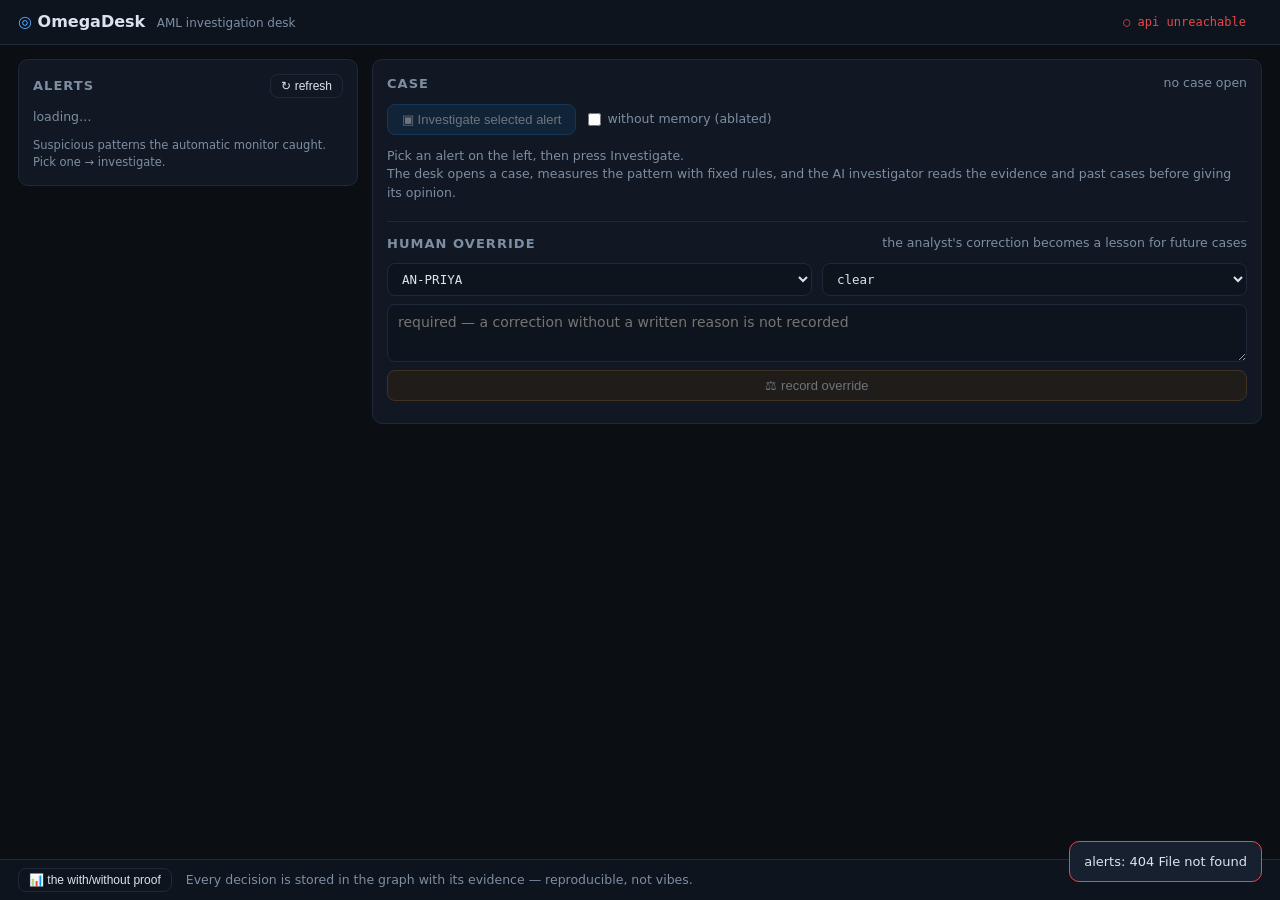
==== ui/index.html @ e969dfa1 "C2: desk API (cases, investigate, override, benchmark) + plain-English dark UI with AI-voice card + " ====
<!DOCTYPE html>
<html lang="en">
<head>
<meta charset="utf-8">
<meta name="viewport" content="width=device-width, initial-scale=1">
<title>OmegaDesk — AML investigation desk</title>
<link rel="stylesheet" href="style.css">
</head>
<body>
<header>
  <div class="brand"><span class="logo">◎</span> OmegaDesk <span class="sub">AML investigation desk</span></div>
  <div class="health" id="health">checking graph…</div>
  <div class="model" id="model"></div>
</header>

<main>
  <!-- LEFT: alerts -->
  <section class="col left">
    <div class="col-head">
      <h2>Alerts</h2>
      <button id="refresh" class="ghost">↻ refresh</button>
    </div>
    <div id="alerts" class="alert-list"><div class="muted">loading…</div></div>
    <div class="hint">Suspicious patterns the automatic monitor caught. Pick one → investigate.</div>
  </section>

  <!-- RIGHT: case -->
  <section class="col right">
    <div class="col-head">
      <h2>Case</h2>
      <div id="case-id" class="muted">no case open</div>
    </div>

    <div class="toolbar">
      <button id="investigate" class="primary" disabled>▣ Investigate selected alert</button>
      <label class="chk"><input type="checkbox" id="ablated"> without memory (ablated)</label>
      <span id="inv-status" class="muted"></span>
    </div>

    <div id="case-body"><div class="muted">Pick an alert on the left, then press Investigate.<br>
      The desk opens a case, measures the pattern with fixed rules, and the AI investigator reads the evidence and past cases before giving its opinion.</div></div>

    <div class="col-head over"><h2>Human override</h2><span class="muted">the analyst's correction becomes a lesson for future cases</span></div>
    <form id="override-form">
      <div class="row">
        <select id="analyst">
          <option value="AN-PRIYA">AN-PRIYA</option>
          <option value="AN-DEV">AN-DEV</option>
        </select>
        <select id="action">
          <option>clear</option>
          <option>escalate</option>
          <option>monitor</option>
          <option>freeze</option>
        </select>
      </div>
      <textarea id="reason" rows="2" placeholder="required — a correction without a written reason is not recorded"></textarea>
      <button id="override-btn" class="warn" type="submit" disabled>⚖ record override</button>
      <div id="override-note" class="muted"></div>
    </form>
  </section>
</main>

<!-- BENCHMARK drawer -->
<section id="benchmark" class="hidden">
  <div class="col-head">
    <h2>The proof — same cases, with and without the desk's memory</h2>
    <div><button id="bench-load" class="ghost">load last report</button><button id="bench-close" class="ghost">✕</button></div>
  </div>
  <div id="bench-body"><div class="muted">Run the benchmark once (scripts/c1_exit_test.py), then load it here.</div></div>
</section>

<footer>
  <button id="bench-open" class="ghost">📊 the with/without proof</button>
  <span class="muted">Every decision is stored in the graph with its evidence — reproducible, not vibes.</span>
</footer>

<div id="toast"></div>
<script src="app.js"></script>
</body>
</html>
---- ui/style.css ----
/* OmegaDesk — dark, readable, camera-clean (§16 C2 standard) */
:root {
  --bg: #0b0f14; --panel: #111823; --panel2: #0e141d;
  --line: #1e2a3a; --text: #dbe4ee; --muted: #7d8ea3;
  --accent: #4ea1ff; --good: #2fbf71; --warn: #e5a13c; --bad: #e5484d;
  --mono: "SF Mono", ui-monospace, Menlo, monospace;
}
* { box-sizing: border-box; margin: 0; }
body {
  background: var(--bg); color: var(--text);
  font: 14px/1.5 system-ui, -apple-system, "Segoe UI", sans-serif;
  min-height: 100vh; display: flex; flex-direction: column;
}
header {
  display: flex; align-items: center; gap: 16px; padding: 10px 18px;
  border-bottom: 1px solid var(--line); background: var(--panel2);
}
.brand { font-size: 16px; font-weight: 650; }
.brand .logo { color: var(--accent); }
.brand .sub { font-weight: 400; font-size: 12px; color: var(--muted); margin-left: 6px; }
.health { margin-left: auto; font-family: var(--mono); font-size: 12px; }
.health.ok { color: var(--good); } .health.bad { color: var(--bad); }
.model { font-family: var(--mono); font-size: 12px; color: var(--muted); }

main {
  display: grid; grid-template-columns: 340px 1fr; gap: 14px;
  padding: 14px 18px; flex: 1; align-items: start;
}
.col { background: var(--panel); border: 1px solid var(--line); border-radius: 10px; padding: 14px; }
.col-head { display: flex; align-items: center; justify-content: space-between; margin-bottom: 10px; }
.col-head.over { margin-top: 18px; padding-top: 12px; border-top: 1px solid var(--line); }
h2 { font-size: 13px; text-transform: uppercase; letter-spacing: .08em; color: var(--muted); }
.muted { color: var(--muted); font-size: 12.5px; }
.hint { margin-top: 10px; color: var(--muted); font-size: 11.5px; }

.alert-list { display: flex; flex-direction: column; gap: 6px; max-height: 46vh; overflow: auto; }
.alert {
  display: flex; flex-direction: column; gap: 2px; padding: 8px 10px; cursor: pointer;
  border: 1px solid var(--line); border-radius: 8px; background: var(--panel2);
}
.alert:hover { border-color: var(--accent); }
.alert.sel { border-color: var(--accent); box-shadow: 0 0 0 1px var(--accent) inset; }
.alert .a-id { font-family: var(--mono); font-size: 12.5px; font-weight: 600; }
.alert .a-meta { font-size: 11.5px; color: var(--muted); font-family: var(--mono); }
.alert .a-plain { font-size: 12px; color: var(--text); }
.tag {
  display: inline-block; margin-left: 8px; padding: 1px 7px; border-radius: 20px;
  font-size: 10.5px; background: #1a2433; color: var(--accent); font-family: var(--mono);
}
.tag.hist { color: var(--muted); }
.pill {
  display: inline-flex; flex-direction: column; gap: 2px; align-items: flex-start;
  font-family: var(--mono); font-size: 12px; padding: 6px 12px; border-radius: 10px;
  border: 1px solid var(--line); background: #141d29;
}
.pill b { font-family: var(--mono); font-size: 12.5px; }
.pill .psub { font-family: system-ui, sans-serif; font-size: 11px; color: var(--muted); }

.toolbar { display: flex; align-items: center; gap: 12px; margin-bottom: 12px; flex-wrap: wrap; }
.chk { font-size: 12.5px; color: var(--muted); display: flex; gap: 6px; align-items: center; }

button {
  border: 1px solid var(--line); background: #16202e; color: var(--text);
  padding: 7px 14px; border-radius: 8px; cursor: pointer; font-size: 13px;
}
button:hover:not(:disabled) { border-color: var(--accent); }
button:disabled { opacity: .45; cursor: not-allowed; }
button.primary { background: #12314f; border-color: #1d5c96; }
button.primary:hover:not(:disabled) { background: #17406c; }
button.warn { background: #33210e; border-color: #7a5322; }
button.ghost { background: transparent; font-size: 12px; padding: 4px 10px; }

#case-body { display: flex; flex-direction: column; gap: 12px; }
.card { background: var(--panel2); border: 1px solid var(--line); border-radius: 10px; padding: 12px; }
.card h3 { font-size: 12px; color: var(--muted); text-transform: uppercase; letter-spacing: .08em; margin-bottom: 8px; }

.pillbar { display: flex; gap: 8px; flex-wrap: wrap; }
.pill.aggravating { color: #f2b8b5; border-color: #5a2a28; }
.pill.mitigating { color: #b7e4c7; border-color: #2c4a34; }
.pill.neutral { color: var(--text); }
.card.headline { border-color: #2b4d6e; background: #0f1a26; }
.card.headline h3 { color: var(--accent); }
.shortt { font-size: 15px; line-height: 1.55; }
.card.ai-voice { border-color: #34457a; background: #10131e; }
.card.ai-voice h3 { color: #9db4ff; }
.aitt { font-size: 14px; line-height: 1.6; color: var(--text); font-style: italic; }
details.whyr { margin-top: 8px; }
details.whyr summary {
  cursor: pointer; color: var(--accent); font-size: 12.5px;
  border: 1px dashed var(--line); border-radius: 8px; padding: 6px 10px;
}
details.whyr .whyt { padding: 8px 12px; font-size: 13px; color: var(--text); }

.bar { height: 8px; background: #0a0e14; border: 1px solid var(--line); border-radius: 6px; overflow: hidden; margin: 6px 0; }
.bar > div { height: 100%; background: linear-gradient(90deg, var(--accent), var(--good)); }

.badge {
  font-family: var(--mono); font-weight: 700; padding: 3px 12px; border-radius: 6px; font-size: 12.5px;
}
.badge.freeze { color: var(--bad); border: 1px solid #5a2a28; background: #2a1415; }
.badge.escalate { color: var(--warn); border: 1px solid #7a5322; background: #2b2010; }
.badge.monitor { color: var(--accent); border: 1px solid #1d5c96; background: #0f2029; }
.badge.clear { color: var(--good); border: 1px solid #2c4a34; background: #122a1a; }

.kv { display: grid; grid-template-columns: 130px 1fr; gap: 4px 12px; font-size: 13px; }
.kv .k { color: var(--muted); } .kv .v { font-family: var(--mono); font-size: 12.5px; }

ol.evidence { margin-left: 18px; font-family: var(--mono); font-size: 12.5px; }
ol.evidence li { margin: 4px 0; color: var(--text); }
ol.evidence .q { color: var(--muted); }

.prec { border-top: 1px dashed var(--line); padding-top: 8px; margin-top: 8px; }
.prec .head { display: flex; gap: 10px; align-items: center; font-family: var(--mono); font-size: 12.5px; }
.applies { font-size: 11.5px; font-family: var(--mono); }
.applies.y { color: var(--good); } .applies.n { color: var(--warn); }
.dist { color: var(--muted); font-size: 12px; margin-top: 2px; }

form#override-form { display: flex; flex-direction: column; gap: 8px; }
form .row { display: flex; gap: 10px; }
select, textarea {
  background: var(--panel2); color: var(--text); border: 1px solid var(--line);
  border-radius: 8px; padding: 7px 10px; font: inherit; width: 100%;
}
select { font-family: var(--mono); font-size: 12.5px; }
textarea { resize: vertical; }

footer {
  display: flex; align-items: center; gap: 14px; padding: 8px 18px;
  border-top: 1px solid var(--line); background: var(--panel2); font-size: 12px;
}
#benchmark { margin: 0 18px 14px; background: var(--panel); border: 1px solid var(--line); border-radius: 10px; padding: 14px; }
#benchmark.hidden { display: none; }
table { width: 100%; border-collapse: collapse; font-size: 12.5px; font-family: var(--mono); }
th, td { text-align: left; padding: 6px 8px; border-bottom: 1px solid var(--line); }
th { color: var(--muted); font-weight: 500; text-transform: uppercase; font-size: 10.5px; }

#toast {
  position: fixed; bottom: 18px; right: 18px; max-width: 380px;
  background: #16202e; border: 1px solid var(--accent); color: var(--text);
  padding: 10px 14px; border-radius: 10px; font-size: 13px;
  opacity: 0; pointer-events: none; transition: opacity .25s;
}
#toast.show { opacity: 1; }
#toast.err { border-color: var(--bad); }
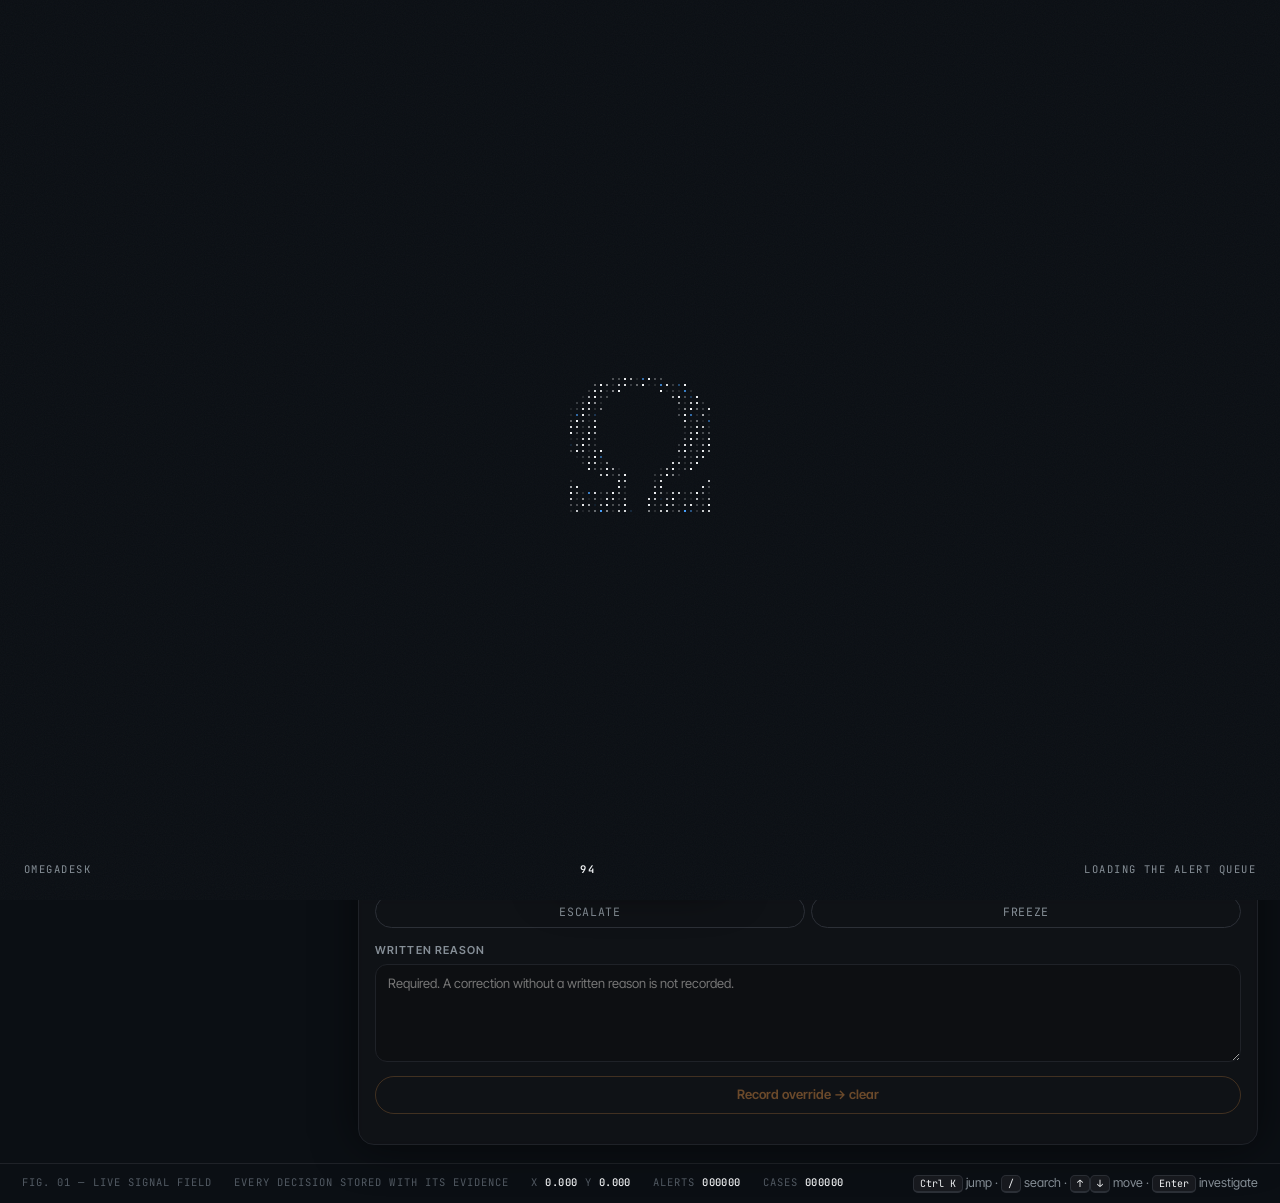
==== commit 0a8f1757: "UI: signal-field redesign of the desk + standalone home page — frontend only, no backend changes Des" ====
--- a/ui/index.html
+++ b/ui/index.html
@@ -3,79 +3,158 @@
 <head>
 <meta charset="utf-8">
 <meta name="viewport" content="width=device-width, initial-scale=1">
+<meta name="color-scheme" content="dark">
 <title>OmegaDesk — AML investigation desk</title>
+<link rel="icon" href="data:image/svg+xml,<svg xmlns='http://www.w3.org/2000/svg' viewBox='0 0 32 32'><circle cx='16' cy='16' r='12' fill='none' stroke='%23ffffff' stroke-width='4'/><circle cx='16' cy='16' r='4' fill='%23479ffa'/></svg>">
+<link rel="preconnect" href="https://fonts.googleapis.com">
+<link rel="preconnect" href="https://fonts.gstatic.com" crossorigin>
+<link rel="stylesheet" href="https://fonts.googleapis.com/css2?family=Instrument+Serif:ital@0;1&family=Inter+Tight:wght@400;500;600;700&family=JetBrains+Mono:wght@400;500;600&display=swap">
 <link rel="stylesheet" href="style.css">
 </head>
 <body>
-<header>
-  <div class="brand"><span class="logo">◎</span> OmegaDesk <span class="sub">AML investigation desk</span></div>
-  <div class="health" id="health">checking graph…</div>
-  <div class="model" id="model"></div>
+<canvas id="field" aria-hidden="true"></canvas>
+<div id="reticle" aria-hidden="true"><i></i></div>
+<div id="probe" aria-hidden="true"></div>
+<div id="boot" aria-hidden="true"><canvas id="boot-canvas" width="360" height="220"></canvas>
+  <div class="boot-foot"><span>OmegaDesk</span><b id="boot-pct">0</b><span id="boot-msg">Calibrating signal field</span></div></div>
+<header class="topbar">
+  <a class="brand" href="home/" title="OmegaDesk home">
+    <span class="logo" aria-hidden="true"></span>
+    <span class="name">OmegaDesk</span>
+    <span class="sub">AML investigation desk</span>
+  </a>
+  <button id="pal-open" class="search-pill" title="Jump to anything (Ctrl+K)">
+    <span>Jump to an alert, case or action…</span><kbd>Ctrl K</kbd>
+  </button>
+  <div class="status">
+    <span class="health" id="health"><span class="dot"></span>checking graph…</span>
+    <span class="model" id="model"></span>
+  </div>
+  <div class="top-actions">
+    <button id="sim-live" class="ghost live" data-on="0" title="Start or stop the simulated payment stream">
+      <span class="live-dot"></span><span class="live-label">Start live stream</span>
+    </button>
+    <button id="bench-open" class="ghost">With / without proof</button>
+  </div>
 </header>
+<div id="ticker" class="ticker hidden" aria-label="Live alert stream"><div class="ticker-track" id="ticker-track"></div></div>
 
-<main>
-  <!-- LEFT: alerts -->
-  <section class="col left">
-    <div class="col-head">
-      <h2>Alerts</h2>
-      <button id="refresh" class="ghost">↻ refresh</button>
+<main class="layout">
+  <!-- LEFT: the queue -->
+  <section class="panel queue" aria-label="Alert queue">
+    <div class="tabs" role="tablist">
+      <button role="tab" class="tab active" id="tab-alerts" aria-selected="true" data-tab="alerts">
+        Alerts <span class="count" id="alert-count">–</span></button>
+      <button role="tab" class="tab" id="tab-cases" aria-selected="false" data-tab="cases">
+        Past cases <span class="count" id="case-count">–</span></button>
+      <button id="refresh" class="icon-btn" title="Refresh now" aria-label="Refresh">↻</button>
     </div>
-    <div id="alerts" class="alert-list"><div class="muted">loading…</div></div>
-    <div class="hint">Suspicious patterns the automatic monitor caught. Pick one → investigate.</div>
+
+    <div class="filters">
+      <input id="search" type="search" placeholder="Search account, alert or case   /" autocomplete="off" aria-label="Search the queue">
+      <div id="type-chips" class="chips"></div>
+    </div>
+
+    <div id="alerts" class="list" role="listbox" aria-label="Alerts"><div class="skeleton"></div><div class="skeleton"></div><div class="skeleton"></div></div>
+    <div id="cases" class="list hidden" role="listbox" aria-label="Past cases"></div>
+    <div class="hint" id="queue-hint">Suspicious patterns the automatic monitor caught. Pick one, then investigate it.</div>
   </section>
 
-  <!-- RIGHT: case -->
-  <section class="col right">
-    <div class="col-head">
-      <h2>Case</h2>
-      <div id="case-id" class="muted">no case open</div>
+  <!-- CENTER: the case -->
+  <section class="panel case" aria-label="Case">
+    <div class="case-head">
+      <div>
+        <h2>Case</h2>
+        <div id="case-id" class="case-id muted">no case open</div>
+      </div>
+      <div class="toolbar">
+        <label class="switch" title="Run the investigator with its memory of past cases switched off, to compare">
+          <input type="checkbox" id="ablated"><span class="track"><span class="thumb"></span></span>
+          <span>Without memory</span>
+        </label>
+        <button id="investigate" class="primary" disabled>Investigate selected alert</button>
+      </div>
     </div>
+    <div id="selected-line" class="selected-line hidden"></div>
 
-    <div class="toolbar">
-      <button id="investigate" class="primary" disabled>▣ Investigate selected alert</button>
-      <label class="chk"><input type="checkbox" id="ablated"> without memory (ablated)</label>
-      <span id="inv-status" class="muted"></span>
+    <div id="inv-status" class="progress hidden" aria-live="polite"></div>
+
+    <div id="case-body">
+      <div class="empty">
+        <div class="empty-title">Every alert is a question.<br><span>The desk answers it with <em class="serif">evidence.</em></span></div>
+        <ol class="steps-how">
+          <li><b>Pick an alert</b><span>from the queue. Each one is a suspicious pattern the monitor caught.</span></li>
+          <li><b>Investigate</b><span>Fixed rules measure the pattern. Then the AI reads the evidence and the desk's memory of past cases.</span></li>
+          <li><b>Review &amp; correct</b><span>Agree with it, or record an override. Your correction becomes a lesson for future cases.</span></li>
+        </ol>
+      </div>
     </div>
+  </section>
 
-    <div id="case-body"><div class="muted">Pick an alert on the left, then press Investigate.<br>
-      The desk opens a case, measures the pattern with fixed rules, and the AI investigator reads the evidence and past cases before giving its opinion.</div></div>
-
-    <div class="col-head over"><h2>Human override</h2><span class="muted">the analyst's correction becomes a lesson for future cases</span></div>
+  <!-- RIGHT: the human override -->
+  <aside class="panel override" aria-label="Human override">
+    <h2>Human override</h2>
+    <p class="muted small">The analyst's correction becomes a lesson for future cases.</p>
+    <div id="override-target" class="ov-target muted">Open a case to correct its decision.</div>
     <form id="override-form">
-      <div class="row">
+      <label class="fld">Analyst
         <select id="analyst">
           <option value="AN-PRIYA">AN-PRIYA</option>
           <option value="AN-DEV">AN-DEV</option>
         </select>
-        <select id="action">
-          <option>clear</option>
-          <option>escalate</option>
-          <option>monitor</option>
-          <option>freeze</option>
-        </select>
+      </label>
+      <div class="fld">Correct action to
+        <div class="seg" role="radiogroup" aria-label="Corrected action">
+          <label class="seg-opt clear"><input type="radio" name="action" value="clear" checked><span>clear</span></label>
+          <label class="seg-opt monitor"><input type="radio" name="action" value="monitor"><span>monitor</span></label>
+          <label class="seg-opt escalate"><input type="radio" name="action" value="escalate"><span>escalate</span></label>
+          <label class="seg-opt freeze"><input type="radio" name="action" value="freeze"><span>freeze</span></label>
+        </div>
       </div>
-      <textarea id="reason" rows="2" placeholder="required — a correction without a written reason is not recorded"></textarea>
-      <button id="override-btn" class="warn" type="submit" disabled>⚖ record override</button>
-      <div id="override-note" class="muted"></div>
+      <label class="fld">Written reason
+        <textarea id="reason" rows="4" placeholder="Required. A correction without a written reason is not recorded."></textarea>
+      </label>
+      <button id="override-btn" class="warn" type="submit" disabled>Record override → clear</button>
+      <div id="override-note" class="ov-note muted"></div>
     </form>
-  </section>
+  </aside>
 </main>
 
-<!-- BENCHMARK drawer -->
-<section id="benchmark" class="hidden">
-  <div class="col-head">
-    <h2>The proof — same cases, with and without the desk's memory</h2>
-    <div><button id="bench-load" class="ghost">load last report</button><button id="bench-close" class="ghost">✕</button></div>
+<!-- BENCHMARK modal -->
+<dialog id="benchmark" aria-labelledby="bench-title">
+  <div class="modal-head">
+    <div>
+      <h2 id="bench-title">The proof</h2>
+      <div class="muted">Same cases, with and without the desk's memory</div>
+    </div>
+    <div class="modal-actions">
+      <button id="bench-load" class="ghost">↻ Reload</button>
+      <button id="bench-close" class="icon-btn" aria-label="Close">✕</button>
+    </div>
   </div>
   <div id="bench-body"><div class="muted">Run the benchmark once (scripts/c1_exit_test.py), then load it here.</div></div>
-</section>
+</dialog>
+
+<!-- COMMAND PALETTE -->
+<dialog id="palette" aria-label="Jump to">
+  <input id="pal-q" type="text" placeholder="Jump to an alert, a case, or an action…" autocomplete="off" aria-label="Search">
+  <div id="pal-list" role="listbox"></div>
+  <div class="pal-foot"><kbd>↑</kbd><kbd>↓</kbd> move · <kbd>Enter</kbd> open · <kbd>Esc</kbd> close</div>
+</dialog>
 
 <footer>
-  <button id="bench-open" class="ghost">📊 the with/without proof</button>
-  <span class="muted">Every decision is stored in the graph with its evidence — reproducible, not vibes.</span>
+  <span class="hud">
+    <span>FIG. 01 — LIVE SIGNAL FIELD</span>
+    <span class="hud-hide">EVERY DECISION STORED WITH ITS EVIDENCE</span>
+    <span>X <b id="hx">0.000</b> Y <b id="hy">0.000</b></span>
+    <span>ALERTS <b id="h-al">000000</b></span>
+    <span>CASES <b id="h-cs">000000</b></span>
+  </span>
+  <span class="kbd-hint muted"><kbd>Ctrl K</kbd> jump · <kbd>/</kbd> search · <kbd>↑</kbd><kbd>↓</kbd> move · <kbd>Enter</kbd> investigate</span>
 </footer>
 
-<div id="toast"></div>
+<div id="toast" role="status" aria-live="polite"></div>
+<script src="hover.js"></script>
 <script src="app.js"></script>
 </body>
-</html>+</html>
--- a/ui/style.css
+++ b/ui/style.css
@@ -1,144 +1,646 @@
-/* OmegaDesk — dark, readable, camera-clean (§16 C2 standard) */
+/* OmegaDesk — dark, readable, camera-clean (§16 C2 standard)
+   Visual language: a nocturnal financial terminal. Matte near-black surfaces, white type that
+   carries the hierarchy, and colour used ONLY as signal: red = blocked, ember = escalate,
+   blue = watch / navigation, green = clear. */
 :root {
-  --bg: #0b0f14; --panel: #111823; --panel2: #0e141d;
-  --line: #1e2a3a; --text: #dbe4ee; --muted: #7d8ea3;
-  --accent: #4ea1ff; --good: #2fbf71; --warn: #e5a13c; --bad: #e5484d;
-  --mono: "SF Mono", ui-monospace, Menlo, monospace;
-}
+  --bg: #0b0f14; --panel: #111317; --panel2: #0d0f12; --panel3: #181a1f;
+  --line: #1f2228; --line2: #2c3037; --text: #f3f5f7; --muted: #868f97; --faint: #525a63;
+  --accent: #479ffa; --good: #4ebe96; --warn: #f59e4b; --bad: #f2555a; --ai: #b9cdf7;
+  --sans: "Inter Tight", ui-sans-serif, system-ui, -apple-system, "Segoe UI", Helvetica, Arial, sans-serif;
+  --mono: "JetBrains Mono", ui-monospace, SFMono-Regular, Menlo, Consolas, monospace;
+  --r-card: 16px; --r-ctl: 99px;
+  --halo: 0 0 44px rgba(0, 0, 0, .55);
+  --ease: cubic-bezier(.2, .7, .2, 1);
+}
+@property --p { syntax: "<number>"; inherits: false; initial-value: 0; }
+
 * { box-sizing: border-box; margin: 0; }
+html { scrollbar-color: var(--line2) transparent; }
 body {
   background: var(--bg); color: var(--text);
-  font: 14px/1.5 system-ui, -apple-system, "Segoe UI", sans-serif;
+  font: 14px/1.5 var(--sans); font-feature-settings: "cv11", "ss01";
   min-height: 100vh; display: flex; flex-direction: column;
-}
-header {
-  display: flex; align-items: center; gap: 16px; padding: 10px 18px;
-  border-bottom: 1px solid var(--line); background: var(--panel2);
-}
-.brand { font-size: 16px; font-weight: 650; }
-.brand .logo { color: var(--accent); }
-.brand .sub { font-weight: 400; font-size: 12px; color: var(--muted); margin-left: 6px; }
-.health { margin-left: auto; font-family: var(--mono); font-size: 12px; }
-.health.ok { color: var(--good); } .health.bad { color: var(--bad); }
-.model { font-family: var(--mono); font-size: 12px; color: var(--muted); }
-
-main {
-  display: grid; grid-template-columns: 340px 1fr; gap: 14px;
-  padding: 14px 18px; flex: 1; align-items: start;
-}
-.col { background: var(--panel); border: 1px solid var(--line); border-radius: 10px; padding: 14px; }
-.col-head { display: flex; align-items: center; justify-content: space-between; margin-bottom: 10px; }
-.col-head.over { margin-top: 18px; padding-top: 12px; border-top: 1px solid var(--line); }
-h2 { font-size: 13px; text-transform: uppercase; letter-spacing: .08em; color: var(--muted); }
+  -webkit-font-smoothing: antialiased; position: relative;
+}
+/* soft blue-hour glow + film grain: depth without decoration */
+body::before {
+  content: ""; position: fixed; inset: 0; pointer-events: none; z-index: -1;
+  background:
+    radial-gradient(900px 420px at 18% -120px, rgba(71,159,250,.10), transparent 70%),
+    radial-gradient(700px 380px at 95% 0%, rgba(185,205,247,.06), transparent 70%);
+}
+body::after {
+  content: ""; position: fixed; inset: 0; pointer-events: none; z-index: 100; opacity: .035;
+  background-image: url("data:image/svg+xml,<svg xmlns='http://www.w3.org/2000/svg' width='160' height='160'><filter id='n'><feTurbulence type='fractalNoise' baseFrequency='.9' numOctaves='2' stitchTiles='stitch'/></filter><rect width='100%' height='100%' filter='url(%23n)'/></svg>");
+}
+::-webkit-scrollbar { width: 8px; height: 8px; }
+::-webkit-scrollbar-thumb { background: var(--line2); border-radius: 8px; }
+::-webkit-scrollbar-track { background: transparent; }
+:focus-visible { outline: 2px solid var(--accent); outline-offset: 2px; }
+::selection { background: rgba(71,159,250,.35); }
+.hidden { display: none !important; }
 .muted { color: var(--muted); font-size: 12.5px; }
+.small { font-size: 12px; }
+.mono { font-family: var(--mono); }
 .hint { margin-top: 10px; color: var(--muted); font-size: 11.5px; }
-
-.alert-list { display: flex; flex-direction: column; gap: 6px; max-height: 46vh; overflow: auto; }
-.alert {
-  display: flex; flex-direction: column; gap: 2px; padding: 8px 10px; cursor: pointer;
-  border: 1px solid var(--line); border-radius: 8px; background: var(--panel2);
-}
-.alert:hover { border-color: var(--accent); }
-.alert.sel { border-color: var(--accent); box-shadow: 0 0 0 1px var(--accent) inset; }
-.alert .a-id { font-family: var(--mono); font-size: 12.5px; font-weight: 600; }
-.alert .a-meta { font-size: 11.5px; color: var(--muted); font-family: var(--mono); }
-.alert .a-plain { font-size: 12px; color: var(--text); }
-.tag {
-  display: inline-block; margin-left: 8px; padding: 1px 7px; border-radius: 20px;
-  font-size: 10.5px; background: #1a2433; color: var(--accent); font-family: var(--mono);
-}
-.tag.hist { color: var(--muted); }
+h2 { font-size: 11px; text-transform: uppercase; letter-spacing: .12em; color: var(--muted); font-weight: 600; }
+kbd {
+  font-family: var(--mono); font-size: 10px; padding: 1px 6px; border-radius: 5px;
+  border: 1px solid var(--line2); border-bottom-width: 2px; background: var(--panel3); color: var(--text);
+}
+
+/* ---------------- top bar ---------------- */
+.topbar {
+  position: sticky; top: 0; z-index: 30;
+  display: flex; align-items: center; gap: 16px; padding: 10px 22px;
+  border-bottom: 1px solid var(--line);
+  background: rgba(11, 15, 20, .78); backdrop-filter: blur(14px) saturate(140%);
+}
+.brand { display: flex; align-items: center; gap: 10px; color: inherit; text-decoration: none; }
+.brand .logo { width: 20px; height: 20px; border-radius: 50%; border: 3.5px solid var(--text); position: relative; }
+.brand .logo::after { content: ""; position: absolute; inset: 3px; border-radius: 50%; background: var(--accent); box-shadow: 0 0 10px var(--accent); }
+.brand .name { font-size: 16px; font-weight: 700; letter-spacing: -.035em; }
+.brand .sub { font-size: 12px; color: var(--muted); padding-left: 10px; border-left: 1px solid var(--line2); }
+.search-pill {
+  display: flex; align-items: center; gap: 24px; margin-left: 12px;
+  border-radius: var(--r-ctl); background: var(--panel2); color: var(--muted); font-size: 12.5px; padding: 6px 8px 6px 16px;
+}
+.search-pill:hover:not(:disabled) { color: var(--text); background: var(--panel3); }
+.status { display: flex; align-items: center; gap: 8px; margin-left: auto; }
+.health, .model {
+  display: inline-flex; align-items: center; gap: 7px;
+  font-family: var(--mono); font-size: 11px; padding: 4px 11px; border-radius: var(--r-ctl);
+  border: 1px solid var(--line); background: var(--panel2); color: var(--muted);
+}
+.health .dot { width: 6px; height: 6px; border-radius: 50%; background: var(--muted); }
+.health.ok { color: var(--good); }
+.health.ok .dot { background: var(--good); box-shadow: 0 0 8px var(--good); }
+.health.bad { color: var(--bad); }
+.health.bad .dot { background: var(--bad); }
+.model:empty { display: none; }
+.top-actions { display: flex; gap: 8px; }
+
+/* live ticker — only while the simulated world is streaming */
+.ticker {
+  position: sticky; top: 53px; z-index: 29; overflow: hidden; height: 30px;
+  border-bottom: 1px solid #3a1c1e; background: linear-gradient(90deg, #1a0d0e, #110c0d 30%, #110c0d 70%, #1a0d0e);
+  display: flex; align-items: center; font-family: var(--mono); font-size: 11.5px;
+  mask-image: linear-gradient(90deg, transparent, #000 6%, #000 94%, transparent);
+}
+.ticker-track { display: flex; gap: 40px; white-space: nowrap; padding-left: 100%; animation: marquee 38s linear infinite; }
+.ticker:hover .ticker-track { animation-play-state: paused; }
+.ticker-item { color: var(--muted); display: inline-flex; gap: 8px; align-items: center; }
+.ticker-item b { color: var(--text); font-weight: 600; }
+.ticker-item .tk-dot { width: 6px; height: 6px; border-radius: 50%; background: var(--bad); }
+@keyframes marquee { to { transform: translateX(-100%); } }
+
+/* ---------------- buttons ---------------- */
+button {
+  border: 1px solid var(--line2); background: var(--panel3); color: var(--text);
+  padding: 8px 16px; border-radius: var(--r-ctl); cursor: pointer; font: inherit; font-size: 13px;
+  transition: border-color .15s, background .15s, color .15s, transform .08s, box-shadow .2s;
+}
+button:hover:not(:disabled) { border-color: var(--faint); }
+button:active:not(:disabled) { transform: scale(.98); }
+button:disabled { opacity: .4; cursor: not-allowed; }
+/* primary = luminous white pill; colour stays reserved for meaning */
+button.primary { background: var(--text); color: #0b0b0b; border-color: var(--text); font-weight: 600; }
+button.primary:hover:not(:disabled) { background: #fff; box-shadow: 0 0 0 4px rgba(255,255,255,.08), 0 0 24px rgba(255,255,255,.12); }
+button.warn { background: transparent; border-color: rgba(245,158,75,.55); color: var(--warn); font-weight: 600; }
+button.warn:hover:not(:disabled) { background: rgba(245,158,75,.08); border-color: var(--warn); }
+button.ghost { background: transparent; font-size: 12.5px; padding: 6px 14px; }
+button.ghost:hover:not(:disabled) { background: var(--panel3); }
+.icon-btn { padding: 3px 10px; font-size: 14px; line-height: 1.3; background: transparent; border-color: transparent; color: var(--muted); }
+.icon-btn:hover:not(:disabled) { color: var(--text); border-color: var(--line2); }
+.link { background: none; border: 0; padding: 0; color: var(--accent); font-size: inherit; border-radius: 0; }
+.link:hover:not(:disabled) { text-decoration: underline; }
+
+button.live { display: inline-flex; align-items: center; gap: 8px; }
+.live-dot { width: 7px; height: 7px; border-radius: 50%; background: var(--faint); }
+button.live[data-on="1"] { border-color: rgba(242,85,90,.5); color: #ffb8ba; background: rgba(242,85,90,.08); }
+button.live[data-on="1"] .live-dot { background: var(--bad); animation: pulse 1.4s infinite; }
+@keyframes pulse {
+  0% { box-shadow: 0 0 0 0 rgba(242,85,90,.6); }
+  70% { box-shadow: 0 0 0 7px rgba(242,85,90,0); }
+  100% { box-shadow: 0 0 0 0 rgba(242,85,90,0); }
+}
+
+/* ---------------- layout ---------------- */
+.layout {
+  display: grid; grid-template-columns: 340px minmax(0, 1fr) 300px; gap: 16px;
+  padding: 18px 22px; flex: 1; align-items: start;
+}
+.panel {
+  background: var(--panel); border: 1px solid var(--line); border-radius: var(--r-card); padding: 16px;
+  box-shadow: var(--halo);
+}
+.queue, .override { position: sticky; top: 72px; }
+body.is-live .queue, body.is-live .override { top: 102px; }
+.queue { display: flex; flex-direction: column; max-height: calc(100vh - 128px); }
+
+/* ---------------- queue ---------------- */
+.tabs { display: flex; align-items: center; gap: 4px; margin-bottom: 12px; }
+.tab { background: transparent; border-color: transparent; color: var(--muted); font-size: 12.5px; font-weight: 500; padding: 5px 12px; }
+.tab:hover:not(:disabled) { border-color: transparent; color: var(--text); background: var(--panel3); }
+.tab.active { color: var(--text); background: var(--panel3); border-color: var(--line2); }
+.tab .count { font-family: var(--mono); font-size: 10.5px; margin-left: 5px; color: var(--muted); }
+.tab.active .count { color: var(--accent); }
+.tabs .icon-btn { margin-left: auto; }
+.tabs .icon-btn.spin { animation: spin .7s linear; }
+@keyframes spin { to { transform: rotate(360deg); } }
+
+.filters { display: flex; flex-direction: column; gap: 10px; margin-bottom: 12px; }
+input[type="search"], #pal-q {
+  width: 100%; background: var(--panel2); color: var(--text); border: 1px solid var(--line);
+  border-radius: var(--r-ctl); padding: 8px 15px; font: inherit; font-size: 12.5px;
+}
+input[type="search"]:focus { border-color: var(--faint); outline: none; box-shadow: 0 0 0 4px rgba(71,159,250,.12); }
+.chips { display: flex; gap: 6px; flex-wrap: wrap; }
+.chip { font-size: 11.5px; padding: 3px 11px; background: transparent; border-color: var(--line2); color: var(--muted); }
+.chip.on { color: var(--text); background: var(--panel3); border-color: var(--faint); }
+.chip .n { font-family: var(--mono); opacity: .6; margin-left: 4px; }
+.chip .sw { display: inline-block; width: 6px; height: 6px; border-radius: 50%; margin-right: 6px; vertical-align: 1px; background: var(--faint); }
+
+.list { display: flex; flex-direction: column; gap: 6px; overflow: auto; min-height: 120px; padding: 2px; margin: -2px; }
+.item {
+  --stripe: var(--faint);
+  display: flex; flex-direction: column; gap: 4px; text-align: left; width: 100%;
+  padding: 10px 12px 10px 15px; position: relative; border-radius: 12px;
+  border: 1px solid var(--line); background: var(--panel2);
+}
+.item::before { content: ""; position: absolute; left: 0; top: 10px; bottom: 10px; width: 3px; border-radius: 0 3px 3px 0; background: var(--stripe); }
+.t-fan_in { --stripe: var(--accent); }
+.t-sub_threshold { --stripe: var(--warn); }
+.t-velocity { --stripe: #c3a6ff; }
+.item:hover:not(:disabled) { border-color: var(--line2); background: #13161a; }
+.item.sel { border-color: var(--faint); background: #171b21; box-shadow: 0 0 0 1px rgba(255,255,255,.06) inset, 0 0 24px rgba(71,159,250,.08); }
+.item .i-top { display: flex; align-items: center; gap: 8px; }
+.item .i-title { font-size: 13px; font-weight: 600; flex: 1; letter-spacing: -.01em; }
+.item .i-meta { font-size: 11px; color: var(--muted); font-family: var(--mono); display: flex; gap: 10px; flex-wrap: wrap; }
+.item .i-meta .acct { color: var(--text); opacity: .8; }
+.item .new { font-size: 9.5px; font-weight: 700; letter-spacing: .08em; color: #06140f; background: var(--good); padding: 1px 7px; border-radius: var(--r-ctl); }
+.item.fresh { animation: slidein .55s var(--ease); }
+@keyframes slidein { from { opacity: 0; transform: translateY(-10px) scale(.98); background: rgba(78,190,150,.12); } to { opacity: 1; transform: none; } }
+.empty-list { padding: 28px 8px; text-align: center; color: var(--muted); font-size: 12.5px; }
+.skeleton {
+  height: 56px; border-radius: 12px; border: 1px solid var(--line);
+  background: linear-gradient(90deg, var(--panel2) 0%, #16191e 50%, var(--panel2) 100%);
+  background-size: 200% 100%; animation: shimmer 1.3s infinite;
+}
+@keyframes shimmer { from { background-position: 200% 0; } to { background-position: -200% 0; } }
+
+/* ---------------- badges + pills ---------------- */
+.badge {
+  display: inline-flex; align-items: center; gap: 6px; font-family: var(--mono); font-weight: 600;
+  padding: 2px 10px; border-radius: var(--r-ctl); font-size: 11px; text-transform: uppercase; letter-spacing: .06em;
+  border: 1px solid var(--line2); color: var(--muted); white-space: nowrap;
+}
+.badge::before { content: ""; width: 6px; height: 6px; border-radius: 50%; background: currentColor; }
+.badge.sm { font-size: 9.5px; padding: 0 7px; gap: 5px; }
+.badge.sm::before { width: 5px; height: 5px; }
+.badge.lg { font-size: 12px; padding: 4px 12px; }
+.badge.freeze { color: var(--bad); border-color: rgba(242,85,90,.4); background: rgba(242,85,90,.08); }
+.badge.escalate { color: var(--warn); border-color: rgba(245,158,75,.4); background: rgba(245,158,75,.08); }
+.badge.monitor { color: var(--accent); border-color: rgba(71,159,250,.4); background: rgba(71,159,250,.08); }
+.badge.clear { color: var(--good); border-color: rgba(78,190,150,.4); background: rgba(78,190,150,.08); }
+
+.pillbar { display: flex; gap: 8px; flex-wrap: wrap; }
 .pill {
   display: inline-flex; flex-direction: column; gap: 2px; align-items: flex-start;
-  font-family: var(--mono); font-size: 12px; padding: 6px 12px; border-radius: 10px;
-  border: 1px solid var(--line); background: #141d29;
-}
-.pill b { font-family: var(--mono); font-size: 12.5px; }
-.pill .psub { font-family: system-ui, sans-serif; font-size: 11px; color: var(--muted); }
-
-.toolbar { display: flex; align-items: center; gap: 12px; margin-bottom: 12px; flex-wrap: wrap; }
-.chk { font-size: 12.5px; color: var(--muted); display: flex; gap: 6px; align-items: center; }
-
-button {
-  border: 1px solid var(--line); background: #16202e; color: var(--text);
-  padding: 7px 14px; border-radius: 8px; cursor: pointer; font-size: 13px;
-}
-button:hover:not(:disabled) { border-color: var(--accent); }
-button:disabled { opacity: .45; cursor: not-allowed; }
-button.primary { background: #12314f; border-color: #1d5c96; }
-button.primary:hover:not(:disabled) { background: #17406c; }
-button.warn { background: #33210e; border-color: #7a5322; }
-button.ghost { background: transparent; font-size: 12px; padding: 4px 10px; }
-
-#case-body { display: flex; flex-direction: column; gap: 12px; }
-.card { background: var(--panel2); border: 1px solid var(--line); border-radius: 10px; padding: 12px; }
-.card h3 { font-size: 12px; color: var(--muted); text-transform: uppercase; letter-spacing: .08em; margin-bottom: 8px; }
-
-.pillbar { display: flex; gap: 8px; flex-wrap: wrap; }
-.pill.aggravating { color: #f2b8b5; border-color: #5a2a28; }
-.pill.mitigating { color: #b7e4c7; border-color: #2c4a34; }
+  font-size: 12px; padding: 8px 13px; border-radius: 12px;
+  border: 1px solid var(--line); background: var(--panel3); max-width: 100%;
+}
+.pill b { font-size: 12.5px; font-weight: 500; }
+.pill .psub { font-size: 11px; color: var(--muted); }
+.pill.aggravating { border-color: rgba(242,85,90,.3); background: rgba(242,85,90,.05); }
+.pill.mitigating { border-color: rgba(78,190,150,.3); background: rgba(78,190,150,.05); }
+.pill.aggravating .psub { color: #f0a0a3; }
+.pill.mitigating .psub { color: #8fd8bd; }
 .pill.neutral { color: var(--text); }
-.card.headline { border-color: #2b4d6e; background: #0f1a26; }
-.card.headline h3 { color: var(--accent); }
-.shortt { font-size: 15px; line-height: 1.55; }
-.card.ai-voice { border-color: #34457a; background: #10131e; }
-.card.ai-voice h3 { color: #9db4ff; }
-.aitt { font-size: 14px; line-height: 1.6; color: var(--text); font-style: italic; }
+.kyc-y { color: var(--good); } .kyc-n { color: var(--bad); }
+
+/* ---------------- case pane ---------------- */
+.case { min-height: 60vh; }
+.case-head {
+  display: flex; align-items: flex-start; justify-content: space-between; gap: 12px; flex-wrap: wrap;
+  padding-bottom: 14px; margin-bottom: 14px; border-bottom: 1px solid var(--line);
+}
+.case-id { display: flex; align-items: center; gap: 8px; flex-wrap: wrap; font-family: var(--mono); font-size: 14px; color: var(--text); margin-top: 4px; }
+.case-id.muted { color: var(--muted); font-family: var(--sans); font-size: 13px; }
+.chip-s { font-family: var(--mono); font-size: 10px; text-transform: uppercase; letter-spacing: .08em; padding: 1px 8px; border-radius: var(--r-ctl); border: 1px solid var(--line2); color: var(--muted); }
+.mode { font-family: var(--sans); font-size: 11px; padding: 1px 9px; border-radius: var(--r-ctl); }
+.mode.on { color: var(--ai); border: 1px solid rgba(185,205,247,.35); }
+.mode.off { color: var(--warn); border: 1px solid rgba(245,158,75,.4); }
+.toolbar { display: flex; align-items: center; gap: 16px; flex-wrap: wrap; }
+.selected-line { display: flex; align-items: center; gap: 8px; flex-wrap: wrap; margin: -4px 0 14px; font-size: 12.5px; color: var(--muted); }
+.selected-line b { color: var(--text); font-weight: 600; }
+
+.switch { display: inline-flex; align-items: center; gap: 8px; font-size: 12.5px; color: var(--muted); cursor: pointer; user-select: none; }
+.switch input { position: absolute; opacity: 0; pointer-events: none; }
+.switch .track { width: 32px; height: 18px; border-radius: 10px; background: var(--panel3); border: 1px solid var(--line2); position: relative; transition: background .15s; }
+.switch .thumb { position: absolute; top: 2px; left: 2px; width: 12px; height: 12px; border-radius: 50%; background: var(--muted); transition: transform .2s var(--ease), background .15s; }
+.switch input:checked + .track { background: rgba(245,158,75,.15); border-color: rgba(245,158,75,.55); }
+.switch input:checked + .track .thumb { transform: translateX(14px); background: var(--warn); }
+.switch input:checked ~ span:last-child { color: var(--warn); }
+.switch input:focus-visible + .track { outline: 2px solid var(--accent); outline-offset: 2px; }
+
+/* investigation progress */
+.progress { border: 1px solid var(--line2); background: var(--panel2); border-radius: var(--r-card); padding: 16px 18px; margin-bottom: 14px; position: relative; overflow: hidden; }
+.progress::before {
+  content: ""; position: absolute; inset: 0; pointer-events: none;
+  background: linear-gradient(100deg, transparent 30%, rgba(185,205,247,.06) 50%, transparent 70%);
+  background-size: 250% 100%; animation: shimmer 2.4s linear infinite;
+}
+.progress .p-head { display: flex; align-items: center; gap: 10px; margin-bottom: 12px; }
+.progress .p-head b { font-size: 14px; font-weight: 600; letter-spacing: -.01em; }
+.progress .p-time { margin-left: auto; font-family: var(--mono); font-size: 12px; color: var(--muted); }
+.spinner { width: 14px; height: 14px; border-radius: 50%; border: 2px solid var(--line2); border-top-color: var(--ai); animation: spin .8s linear infinite; }
+.p-steps { list-style: none; padding: 0; display: flex; flex-direction: column; gap: 7px; }
+.p-steps li { display: flex; align-items: center; gap: 10px; font-size: 13px; color: var(--faint); transition: color .3s; }
+.p-steps li .mk { width: 16px; height: 16px; border-radius: 50%; border: 1.5px solid var(--line2); display: grid; place-items: center; font-size: 9px; flex: none; }
+.p-steps li.done { color: var(--muted); }
+.p-steps li.done .mk { border-color: var(--good); background: var(--good); color: #06140f; }
+.p-steps li.now { color: var(--text); }
+.p-steps li.now .mk { border-color: var(--ai); border-top-color: transparent; animation: spin .8s linear infinite; }
+.p-steps li.skip { text-decoration: line-through; }
+.p-note { margin-top: 10px; font-size: 11.5px; color: var(--faint); }
+.p-bar { height: 2px; border-radius: 2px; background: var(--line); overflow: hidden; margin-top: 12px; }
+.p-bar > div { height: 100%; background: linear-gradient(90deg, var(--accent), var(--ai)); transition: width .8s var(--ease); box-shadow: 0 0 10px var(--accent); }
+
+/* case body */
+#case-body { display: grid; grid-template-columns: repeat(2, minmax(0, 1fr)); gap: 12px; }
+#case-body > * { grid-column: 1 / -1; }
+#case-body > .half { grid-column: auto; }
+#case-body.loading { opacity: .35; pointer-events: none; filter: saturate(.6); transition: opacity .2s; }
+.card {
+  --mx: 50%; --my: 50%;
+  background: var(--panel2); border: 1px solid var(--line); border-radius: var(--r-card); padding: 16px;
+  position: relative; animation: rise .6s var(--ease) both; animation-delay: calc(var(--i, 0) * 70ms);
+}
+/* cursor spotlight: a soft light follows the pointer across the card edge */
+.card::after {
+  content: ""; position: absolute; inset: -1px; border-radius: inherit; pointer-events: none; opacity: 0; transition: opacity .3s;
+  background: radial-gradient(260px circle at var(--mx) var(--my), rgba(255,255,255,.07), transparent 60%);
+  -webkit-mask: linear-gradient(#000 0 0) content-box, linear-gradient(#000 0 0); -webkit-mask-composite: xor;
+  mask: linear-gradient(#000 0 0) content-box exclude, linear-gradient(#000 0 0);
+  padding: 1px;
+}
+.card:hover::after { opacity: 1; }
+@keyframes rise { from { opacity: 0; transform: translateY(10px); } to { opacity: 1; transform: none; } }
+.card h3 {
+  font-size: 11px; color: var(--muted); text-transform: uppercase; letter-spacing: .12em; font-weight: 600;
+  margin-bottom: 12px; display: flex; align-items: center; gap: 8px;
+}
+.card h3 .h-note { text-transform: none; letter-spacing: 0; font-weight: 400; color: var(--faint); margin-left: auto; font-size: 11px; }
+
+/* the verdict: display type does the talking */
+.card.headline { padding: 20px 22px; background: linear-gradient(135deg, rgba(71,159,250,.08), transparent 55%), var(--panel2); border-color: var(--line2); }
+.card.headline.a-freeze { background: linear-gradient(135deg, rgba(242,85,90,.11), transparent 55%), var(--panel2); }
+.card.headline.a-escalate { background: linear-gradient(135deg, rgba(245,158,75,.10), transparent 55%), var(--panel2); }
+.card.headline.a-clear { background: linear-gradient(135deg, rgba(78,190,150,.10), transparent 55%), var(--panel2); }
+.hl-row { display: flex; align-items: center; gap: 22px; margin-bottom: 16px; flex-wrap: wrap; }
+.hl-main { flex: 1; min-width: 220px; }
+.hl-kicker { display: flex; align-items: center; gap: 10px; flex-wrap: wrap; }
+.hl-act { font-size: 30px; font-weight: 600; line-height: 1.1; letter-spacing: -.045em; margin-top: 10px; }
+.hl-sub { color: var(--muted); font-size: 13px; margin-top: 6px; }
+.shortt { font-size: 15px; line-height: 1.65; color: #d9dee3; }
+.shortt b { color: var(--text); font-weight: 600; }
+.ring {
+  --p: 0; --c: var(--accent);
+  width: 92px; height: 92px; border-radius: 50%; flex: none; display: grid; place-items: center; position: relative;
+  background: conic-gradient(var(--c) calc(var(--p) * 1%), var(--line) 0);
+  transition: --p 1.2s var(--ease);
+  box-shadow: 0 0 30px color-mix(in srgb, var(--c) 18%, transparent);
+}
+.ring::before { content: ""; position: absolute; inset: 5px; border-radius: 50%; background: var(--panel2); }
+.ring span { position: relative; text-align: center; font-weight: 600; font-size: 24px; letter-spacing: -.04em; line-height: 1; }
+.ring small { display: block; font-weight: 500; font-size: 9.5px; color: var(--muted); text-transform: uppercase; letter-spacing: .12em; margin-top: 4px; }
+
+.card.ai-voice { border-color: rgba(185,205,247,.22); background: linear-gradient(180deg, rgba(185,205,247,.06), transparent 70%), var(--panel2); }
+.card.ai-voice h3 { color: var(--ai); }
+.card.ai-voice h3::before { content: "✦"; font-size: 12px; }
+.aitt { font-size: 15px; line-height: 1.7; color: var(--text); border-left: 2px solid rgba(185,205,247,.4); padding-left: 14px; min-height: 1.7em; }
+.aitt.typing::after { content: ""; display: inline-block; width: 7px; height: 1em; margin-left: 2px; vertical-align: -2px; background: var(--ai); animation: blink .8s steps(1) infinite; }
+@keyframes blink { 50% { opacity: 0; } }
+
+.card.memo { border-style: dashed; }
+.card.memo.off { border-color: rgba(245,158,75,.45); }
+.card.memo.on { border-color: rgba(185,205,247,.3); }
+
+.card.rep { border-color: rgba(78,190,150,.3); }
+.card.rep h3 { color: var(--good); }
+.rept {
+  font-size: 13.5px; line-height: 1.7; white-space: pre-wrap; max-height: 440px; overflow: auto;
+  background: var(--bg); border: 1px solid var(--line); border-radius: 12px; padding: 14px 16px;
+}
+a.dl {
+  display: inline-flex; align-items: center; gap: 6px; margin-top: 12px; color: var(--text); font-size: 12.5px;
+  text-decoration: none; border: 1px solid var(--line2); padding: 6px 14px; border-radius: var(--r-ctl);
+}
+a.dl:hover { border-color: var(--faint); background: var(--panel3); }
+.row.btns { display: flex; gap: 10px; flex-wrap: wrap; }
+
+/* money-flow map */
+.flow svg { width: 100%; height: auto; display: block; overflow: visible; }
+.flow .edge { fill: none; stroke-width: 1.5; }
+.flow .edge.in { stroke: url(#gIn); }
+.flow .edge.out, .flow .edge.dev { stroke-dasharray: 4 5; }
+.flow .edge.out { stroke: var(--muted); }
+.flow .edge.dev { stroke: var(--warn); }
+.flow .edge.dev.ring { stroke: var(--bad); }
+.flow .draw { stroke-dasharray: 600; stroke-dashoffset: 600; animation: draw 1.1s var(--ease) forwards; animation-delay: calc(var(--i, 0) * 60ms + .2s); }
+@keyframes draw { to { stroke-dashoffset: 0; } }
+.flow .pt { fill: #fff; filter: drop-shadow(0 0 3px var(--accent)); }
+.flow .node circle.body { fill: var(--panel3); stroke: var(--line2); stroke-width: 1.5; }
+.flow .node.recv circle.body { fill: #13171d; stroke: var(--text); stroke-width: 2; }
+.flow .node.frozen circle.body { stroke: var(--bad); fill: rgba(242,85,90,.12); }
+.flow .node .halo { fill: none; stroke: var(--bad); stroke-opacity: .35; }
+.flow .node text { fill: var(--text); font-family: var(--sans); font-size: 11px; }
+.flow .node .ini { font-family: var(--mono); font-weight: 600; font-size: 10px; fill: var(--muted); }
+.flow .node.recv .ini { fill: var(--text); font-size: 12px; }
+.flow .node .lbl-sub { fill: var(--muted); font-family: var(--mono); font-size: 9.5px; }
+.flow .node .kdot.y { fill: var(--good); } .flow .node .kdot.n { fill: var(--bad); }
+.flow .node.more circle.body { stroke-dasharray: 3 3; fill: transparent; }
+.flow .node.ghost circle.body { fill: transparent; stroke: var(--muted); stroke-dasharray: 3 3; }
+.flow .node.device rect { fill: rgba(245,158,75,.1); stroke: var(--warn); }
+.flow .node.device.ring rect { fill: rgba(242,85,90,.12); stroke: var(--bad); }
+.flow .tag-biz { fill: var(--good); font-size: 10px; font-family: var(--mono); }
+.flow .lbl-count { fill: var(--muted); font-family: var(--mono); font-size: 10px; }
+.flow .node { animation: pop .5s var(--ease) both; animation-delay: calc(var(--i, 0) * 60ms); transform-box: fill-box; transform-origin: center; }
+@keyframes pop { from { opacity: 0; transform: scale(.6); } to { opacity: 1; transform: none; } }
+.legend { display: flex; gap: 14px; flex-wrap: wrap; margin-top: 8px; font-size: 11.5px; color: var(--muted); }
+.legend i { display: inline-block; width: 8px; height: 8px; border-radius: 50%; margin-right: 6px; vertical-align: 0; }
+.legend .ln { display: inline-block; width: 18px; height: 0; border-top: 1.5px solid var(--accent); margin-right: 6px; vertical-align: 3px; }
+.legend .ln.d { border-top-style: dashed; border-color: var(--muted); }
+
+/* decision trail */
+.trail { position: relative; display: flex; flex-direction: column; gap: 14px; }
+.tl { position: relative; padding-left: 28px; }
+.tl::before { content: ""; position: absolute; left: 7px; top: 18px; bottom: -18px; width: 1px; background: var(--line2); }
+.tl:last-child::before { display: none; }
+.tl-dot { position: absolute; left: 0; top: 4px; width: 15px; height: 15px; border-radius: 50%; border: 2px solid var(--line2); background: var(--panel2); }
+.tl.a-freeze .tl-dot { border-color: var(--bad); box-shadow: 0 0 10px rgba(242,85,90,.4); }
+.tl.a-escalate .tl-dot { border-color: var(--warn); }
+.tl.a-monitor .tl-dot { border-color: var(--accent); }
+.tl.a-clear .tl-dot { border-color: var(--good); }
+.tl.human .tl-dot { background: currentColor; }
+.d-top { display: flex; align-items: center; gap: 10px; flex-wrap: wrap; }
+.d-who { font-size: 11px; padding: 1px 9px; border-radius: var(--r-ctl); color: var(--muted); border: 1px solid var(--line2); }
+.d-who.human { color: var(--warn); border-color: rgba(245,158,75,.4); }
+.tl.overruled .badge { text-decoration: line-through; opacity: .7; }
+.d-line { color: var(--muted); font-size: 12.5px; margin-top: 5px; }
+.bar { height: 3px; background: var(--line); border-radius: 3px; overflow: hidden; margin: 8px 0 2px; max-width: 280px; }
+.bar > div { height: 100%; background: linear-gradient(90deg, var(--accent), var(--ai)); width: 0; transition: width 1s var(--ease); }
+.prec { border-top: 1px dashed var(--line); padding-top: 8px; margin-top: 8px; }
+.prec .head { display: flex; flex-direction: column; gap: 2px; font-size: 12.5px; }
+.applies { font-size: 12px; }
+.applies.y { color: var(--good); } .applies.n { color: var(--warn); }
+.dist { color: var(--muted); font-size: 12px; margin-top: 4px; }
+.dist.ov { color: #f8c79a; background: rgba(245,158,75,.07); border: 1px solid rgba(245,158,75,.3); border-radius: 10px; padding: 7px 11px; }
+.dist.rc { color: #8fd8bd; }
+.frz, .queue-note { display: flex; align-items: center; gap: 10px; font-size: 13px; margin-top: 12px; padding-top: 12px; border-top: 1px solid var(--line); }
+.frz .lock { width: 26px; height: 26px; border-radius: 50%; display: grid; place-items: center; background: rgba(242,85,90,.12); color: var(--bad); flex: none; font-size: 12px; }
+.queue-note .av { width: 26px; height: 26px; border-radius: 50%; display: grid; place-items: center; flex: none; background: var(--panel3); border: 1px solid var(--line2); font-weight: 600; font-size: 10px; font-family: var(--mono); }
+
+ol.evidence { list-style: none; padding: 0; counter-reset: ev; display: flex; flex-direction: column; gap: 8px; }
+ol.evidence li { counter-increment: ev; display: flex; gap: 10px; align-items: baseline; font-size: 13px; }
+ol.evidence li::before {
+  content: counter(ev, decimal-leading-zero); font-family: var(--mono); font-size: 10.5px; color: var(--muted); flex: none; min-width: 20px;
+}
+ol.evidence .q { color: var(--faint); font-size: 11px; font-family: var(--mono); display: block; }
+
+.stat { display: flex; align-items: baseline; gap: 8px; }
+.stat b { font-size: 34px; font-weight: 600; letter-spacing: -.045em; line-height: 1; }
+.stat span { color: var(--muted); font-size: 12.5px; }
+
+.empty { padding: 34px 6px 18px; }
+.empty-title { font-size: 34px; font-weight: 600; letter-spacing: -.05em; line-height: 1.1; margin-bottom: 28px; }
+.empty-title span { color: var(--faint); }
+.steps-how { list-style: none; padding: 0; display: grid; grid-template-columns: repeat(3, minmax(0, 1fr)); gap: 12px; counter-reset: s; }
+.steps-how li { counter-increment: s; background: var(--panel2); border: 1px solid var(--line); border-radius: var(--r-card); padding: 16px; display: flex; flex-direction: column; gap: 6px; }
+.steps-how li::before { content: "0" counter(s); font-family: var(--mono); font-size: 11px; color: var(--accent); margin-bottom: 6px; }
+.steps-how b { font-size: 14px; font-weight: 600; letter-spacing: -.01em; }
+.steps-how span { font-size: 12.5px; color: var(--muted); }
+
 details.whyr { margin-top: 8px; }
-details.whyr summary {
-  cursor: pointer; color: var(--accent); font-size: 12.5px;
-  border: 1px dashed var(--line); border-radius: 8px; padding: 6px 10px;
-}
-details.whyr .whyt { padding: 8px 12px; font-size: 13px; color: var(--text); }
-
-.bar { height: 8px; background: #0a0e14; border: 1px solid var(--line); border-radius: 6px; overflow: hidden; margin: 6px 0; }
-.bar > div { height: 100%; background: linear-gradient(90deg, var(--accent), var(--good)); }
-
-.badge {
-  font-family: var(--mono); font-weight: 700; padding: 3px 12px; border-radius: 6px; font-size: 12.5px;
-}
-.badge.freeze { color: var(--bad); border: 1px solid #5a2a28; background: #2a1415; }
-.badge.escalate { color: var(--warn); border: 1px solid #7a5322; background: #2b2010; }
-.badge.monitor { color: var(--accent); border: 1px solid #1d5c96; background: #0f2029; }
-.badge.clear { color: var(--good); border: 1px solid #2c4a34; background: #122a1a; }
-
-.kv { display: grid; grid-template-columns: 130px 1fr; gap: 4px 12px; font-size: 13px; }
-.kv .k { color: var(--muted); } .kv .v { font-family: var(--mono); font-size: 12.5px; }
-
-ol.evidence { margin-left: 18px; font-family: var(--mono); font-size: 12.5px; }
-ol.evidence li { margin: 4px 0; color: var(--text); }
-ol.evidence .q { color: var(--muted); }
-
-.prec { border-top: 1px dashed var(--line); padding-top: 8px; margin-top: 8px; }
-.prec .head { display: flex; gap: 10px; align-items: center; font-family: var(--mono); font-size: 12.5px; }
-.applies { font-size: 11.5px; font-family: var(--mono); }
-.applies.y { color: var(--good); } .applies.n { color: var(--warn); }
-.dist { color: var(--muted); font-size: 12px; margin-top: 2px; }
-
-form#override-form { display: flex; flex-direction: column; gap: 8px; }
-form .row { display: flex; gap: 10px; }
+details.whyr summary { cursor: pointer; color: var(--accent); font-size: 12.5px; }
+
+/* ---------------- override ---------------- */
+.override h2 { margin-bottom: 4px; }
+.ov-target { margin: 14px 0; padding: 12px 14px; border-radius: 12px; border: 1px dashed var(--line2); font-size: 12.5px; display: flex; flex-direction: column; gap: 8px; }
+.ov-target.on { border-style: solid; background: var(--panel2); color: var(--text); }
+.ov-target .ov-id { font-family: var(--mono); font-size: 13px; }
+form#override-form { display: flex; flex-direction: column; gap: 14px; }
+.fld { display: flex; flex-direction: column; gap: 6px; font-size: 11px; color: var(--muted); text-transform: uppercase; letter-spacing: .1em; font-weight: 600; }
+.fld > * { text-transform: none; letter-spacing: 0; font-weight: 400; }
 select, textarea {
   background: var(--panel2); color: var(--text); border: 1px solid var(--line);
-  border-radius: 8px; padding: 7px 10px; font: inherit; width: 100%;
-}
-select { font-family: var(--mono); font-size: 12.5px; }
-textarea { resize: vertical; }
-
+  border-radius: 12px; padding: 9px 12px; font: inherit; font-size: 13px; width: 100%;
+}
+select { font-family: var(--mono); font-size: 12.5px; border-radius: var(--r-ctl); }
+select:focus, textarea:focus { border-color: var(--faint); outline: none; box-shadow: 0 0 0 4px rgba(71,159,250,.12); }
+textarea { resize: vertical; min-height: 92px; }
+.seg { display: grid; grid-template-columns: repeat(2, 1fr); gap: 6px; }
+.seg-opt { position: relative; }
+.seg-opt input { position: absolute; opacity: 0; }
+.seg-opt span {
+  display: block; text-align: center; padding: 7px 6px; border-radius: var(--r-ctl); cursor: pointer;
+  border: 1px solid var(--line2); font-family: var(--mono); font-size: 11.5px;
+  text-transform: uppercase; letter-spacing: .06em; color: var(--muted); transition: all .15s;
+}
+.seg-opt span:hover { color: var(--text); border-color: var(--faint); }
+.seg-opt input:focus-visible + span { outline: 2px solid var(--accent); outline-offset: 2px; }
+.seg-opt.clear input:checked + span { color: var(--good); border-color: rgba(78,190,150,.5); background: rgba(78,190,150,.08); }
+.seg-opt.monitor input:checked + span { color: var(--accent); border-color: rgba(71,159,250,.5); background: rgba(71,159,250,.08); }
+.seg-opt.escalate input:checked + span { color: var(--warn); border-color: rgba(245,158,75,.5); background: rgba(245,158,75,.08); }
+.seg-opt.freeze input:checked + span { color: var(--bad); border-color: rgba(242,85,90,.5); background: rgba(242,85,90,.08); }
+.ov-note { font-size: 12px; line-height: 1.5; }
+.ov-note.ok { color: #8fd8bd; background: rgba(78,190,150,.06); border: 1px solid rgba(78,190,150,.3); border-radius: 12px; padding: 9px 12px; }
+
+/* ---------------- dialogs ---------------- */
+dialog { background: var(--panel); color: var(--text); border: 1px solid var(--line2); border-radius: 18px; box-shadow: 0 30px 90px rgba(0,0,0,.7); }
+dialog[open] { animation: dlg .25s var(--ease); }
+@keyframes dlg { from { opacity: 0; transform: translateY(8px) scale(.98); } to { opacity: 1; transform: none; } }
+dialog::backdrop { background: rgba(4, 6, 9, .72); backdrop-filter: blur(4px); }
+dialog#benchmark { width: min(1000px, calc(100vw - 32px)); max-height: calc(100vh - 64px); padding: 22px 24px; }
+.modal-head { display: flex; align-items: flex-start; justify-content: space-between; gap: 12px; margin-bottom: 18px; }
+.modal-head h2 { font-size: 26px; text-transform: none; letter-spacing: -.045em; color: var(--text); font-weight: 600; }
+.modal-actions { display: flex; gap: 8px; align-items: center; }
+.metrics { display: grid; grid-template-columns: repeat(3, minmax(0, 1fr)); gap: 10px; margin-bottom: 18px; }
+.metric { background: var(--panel2); border: 1px solid var(--line); border-radius: var(--r-card); padding: 16px 18px; }
+.metric b { display: block; font-size: 40px; font-weight: 600; letter-spacing: -.05em; line-height: 1.05; }
+.metric span { font-size: 12.5px; color: var(--muted); }
+.metric.hi b { color: var(--ai); }
+.table-wrap { overflow-x: auto; border: 1px solid var(--line); border-radius: var(--r-card); }
+table { width: 100%; border-collapse: collapse; font-size: 12.5px; }
+th, td { text-align: left; padding: 10px 14px; border-bottom: 1px solid var(--line); white-space: nowrap; }
+tbody tr:last-child td { border-bottom: 0; }
+tbody tr:hover td { background: #14171b; }
+th { color: var(--muted); font-weight: 600; text-transform: uppercase; font-size: 10px; letter-spacing: .1em; background: var(--panel2); }
+td .conf { font-family: var(--mono); color: var(--muted); font-size: 11px; margin-left: 6px; }
+td.ok { color: var(--good); } td.miss { color: var(--warn); }
+tr.changed td:first-child { box-shadow: 2px 0 0 var(--ai) inset; }
+.chg { font-size: 10px; color: var(--ai); margin-left: 6px; font-family: var(--mono); text-transform: uppercase; letter-spacing: .08em; }
+
+dialog#palette { width: min(620px, calc(100vw - 32px)); padding: 0; margin-top: 12vh; overflow: hidden; }
+#pal-q { border: 0; border-bottom: 1px solid var(--line); border-radius: 0; padding: 16px 20px; font-size: 15px; background: transparent; outline: none; }
+#pal-list { max-height: 50vh; overflow: auto; padding: 6px; }
+.pal-group { font-size: 10.5px; text-transform: uppercase; letter-spacing: .12em; color: var(--faint); padding: 10px 14px 4px; }
+.pal-item { display: flex; align-items: center; gap: 12px; width: 100%; text-align: left; border: 0; border-radius: 10px; background: transparent; padding: 9px 14px; }
+.pal-item .pi-l { flex: 1; font-size: 13.5px; }
+.pal-item .pi-s { font-family: var(--mono); font-size: 11px; color: var(--muted); }
+.pal-item.on { background: var(--panel3); }
+.pal-empty { padding: 24px; text-align: center; color: var(--muted); font-size: 13px; }
+.pal-foot { border-top: 1px solid var(--line); padding: 9px 16px; font-size: 11px; color: var(--muted); }
+
+/* ---------------- footer + toast ---------------- */
 footer {
-  display: flex; align-items: center; gap: 14px; padding: 8px 18px;
-  border-top: 1px solid var(--line); background: var(--panel2); font-size: 12px;
-}
-#benchmark { margin: 0 18px 14px; background: var(--panel); border: 1px solid var(--line); border-radius: 10px; padding: 14px; }
-#benchmark.hidden { display: none; }
-table { width: 100%; border-collapse: collapse; font-size: 12.5px; font-family: var(--mono); }
-th, td { text-align: left; padding: 6px 8px; border-bottom: 1px solid var(--line); }
-th { color: var(--muted); font-weight: 500; text-transform: uppercase; font-size: 10.5px; }
-
+  display: flex; align-items: center; justify-content: space-between; gap: 14px; padding: 10px 22px;
+  border-top: 1px solid var(--line); font-size: 12px;
+}
 #toast {
-  position: fixed; bottom: 18px; right: 18px; max-width: 380px;
-  background: #16202e; border: 1px solid var(--accent); color: var(--text);
-  padding: 10px 14px; border-radius: 10px; font-size: 13px;
-  opacity: 0; pointer-events: none; transition: opacity .25s;
-}
-#toast.show { opacity: 1; }
-#toast.err { border-color: var(--bad); }+  position: fixed; bottom: 22px; left: 50%; max-width: 460px; z-index: 60;
+  background: rgba(24,26,31,.92); backdrop-filter: blur(10px); border: 1px solid var(--line2); color: var(--text);
+  padding: 10px 18px; border-radius: var(--r-ctl); font-size: 13px; box-shadow: 0 12px 40px rgba(0,0,0,.5);
+  opacity: 0; transform: translate(-50%, 12px); pointer-events: none; transition: opacity .25s, transform .35s var(--ease);
+}
+#toast.show { opacity: 1; transform: translate(-50%, 0); }
+#toast.err { border-color: rgba(242,85,90,.55); color: #ffc5c7; }
+
+/* ---------------- responsive ---------------- */
+@media (max-width: 1320px) {
+  .layout { grid-template-columns: 320px minmax(0, 1fr); }
+  .override { grid-column: 2; position: static; }
+  .search-pill span { display: none; }
+  .search-pill { gap: 0; padding: 6px 8px; }
+}
+@media (max-width: 860px) {
+  .topbar { flex-wrap: wrap; gap: 10px; padding: 10px 16px; }
+  .brand .sub, .model, .search-pill { display: none; }
+  .top-actions { width: 100%; }
+  .top-actions button { flex: 1; justify-content: center; }
+  .ticker { top: 96px; }
+  .layout { grid-template-columns: minmax(0, 1fr); padding: 12px 16px; }
+  .override { grid-column: auto; }
+  .queue { position: static; max-height: 420px; }
+  #case-body > .half { grid-column: 1 / -1; }
+  .steps-how { grid-template-columns: 1fr; }
+  .metrics { grid-template-columns: 1fr; }
+  .kbd-hint { display: none; }
+  .toolbar { width: 100%; justify-content: space-between; }
+  .empty-title, .hl-act { font-size: 24px; }
+}
+@media (prefers-reduced-motion: reduce) {
+  *, *::before, *::after { animation: none !important; transition: none !important; }
+  .flow .draw { stroke-dashoffset: 0; }
+}
+
+/* ================= signal-field layer (Velmax-inspired) ================= */
+:root { --serif: "Instrument Serif", Georgia, serif; }
+/* faint dot grid behind everything — the "signal field" */
+.layout { position: relative; }
+.serif { font-family: var(--serif); font-style: italic; font-weight: 400; color: var(--accent); letter-spacing: -.01em; }
+
+/* numbered mono eyebrow: 01 —— TITLE */
+.card h3 { font-family: var(--mono); font-size: 10.5px; letter-spacing: .14em; font-weight: 500; }
+.card h3 .no { color: var(--accent); }
+.card h3 .ln { width: 26px; height: 1px; background: var(--line2); flex: none; }
+.card.ai-voice h3::before { content: none; }
+.card.ai-voice h3 .no { color: var(--ai); }
+.card.rep h3 .no { color: var(--good); }
+.tagm {
+  display: inline-block; font-family: var(--mono); font-size: 9.5px; letter-spacing: .1em; text-transform: uppercase;
+  padding: 2px 8px; border: 1px solid var(--line2); border-radius: 4px; color: var(--muted);
+}
+
+/* dotted leader rows: label ········ value */
+.leaders { display: flex; flex-direction: column; gap: 7px; font-family: var(--mono); font-size: 12px; }
+.lead { display: flex; align-items: baseline; gap: 10px; color: var(--muted); }
+.lead .lk { color: var(--text); white-space: nowrap; overflow: hidden; text-overflow: ellipsis; }
+.lead .ld { flex: 1; min-width: 20px; border-bottom: 1px dotted var(--line2); transform: translateY(-3px); }
+.lead .lv { white-space: nowrap; }
+.lead .lv.ok { color: var(--good); } .lead .lv.run { color: var(--accent); } .lead .lv.skip { color: var(--warn); }
+.lead .lv.wait { color: var(--faint); }
+.lead.dim .lk { color: var(--faint); }
+
+/* terminal window chrome */
+.term-bar { display: flex; align-items: center; gap: 6px; font-family: var(--mono); font-size: 10.5px; color: var(--faint); margin: -4px 0 12px; }
+.term-bar i { width: 7px; height: 7px; border-radius: 50%; background: var(--line2); }
+.term-bar span { margin-left: 8px; }
+.term-cmd { font-family: var(--mono); font-size: 13px; margin-bottom: 12px; }
+.term-cmd .pr { color: var(--faint); }
+.term-cmd .caret { display: inline-block; width: 8px; height: 14px; background: var(--accent); vertical-align: -2px; margin-left: 2px; animation: blink .9s steps(1) infinite; }
+.progress .p-head { margin-bottom: 0; }
+
+/* dot-matrix boot screen */
+#boot {
+  position: fixed; inset: 0; z-index: 90; background: var(--bg);
+  display: flex; flex-direction: column; align-items: center; justify-content: center; gap: 28px;
+  transition: opacity .6s var(--ease), visibility .6s;
+}
+#boot.done { opacity: 0; visibility: hidden; pointer-events: none; }
+#boot canvas { width: min(360px, 70vw); height: auto; }
+.boot-foot { position: absolute; left: 24px; right: 24px; bottom: 22px; display: flex; justify-content: space-between; font-family: var(--mono); font-size: 10.5px; letter-spacing: .14em; color: var(--muted); text-transform: uppercase; }
+.boot-foot b { color: var(--text); font-weight: 600; }
+
+/* flow-map card sits on its own dot field */
+.card.flow { background-image: radial-gradient(rgba(255,255,255,.05) 1px, transparent 1.2px); background-size: 16px 16px; background-color: var(--panel2); }
+
+/* ================= hover layer ================= */
+#field { position: fixed; inset: 0; width: 100vw; height: 100vh; z-index: -1; pointer-events: none; }
+/* panels let the signal field breathe through */
+.panel { background: rgba(17, 19, 23, .80); backdrop-filter: blur(2px); }
+.card { background-color: rgba(13, 15, 18, .86); }
+#reticle { position: fixed; left: 0; top: 0; z-index: 80; pointer-events: none; opacity: 0; width: 0; height: 0; transition: opacity .2s; }
+#reticle.on { opacity: 1; }
+#reticle::before {
+  content: ""; position: absolute; left: -13px; top: -13px; width: 26px; height: 26px; border-radius: 50%;
+  border: 1px solid rgba(71,159,250,.55); transition: transform .25s var(--ease), border-color .2s, box-shadow .2s;
+}
+#reticle i { position: absolute; left: -2px; top: -2px; width: 4px; height: 4px; border-radius: 50%; background: var(--accent); box-shadow: 0 0 8px var(--accent); }
+#reticle.lock::before { transform: scale(1.35); border-color: var(--accent); box-shadow: 0 0 18px rgba(71,159,250,.35), inset 0 0 8px rgba(71,159,250,.25); }
+#probe {
+  position: fixed; left: 0; top: 0; z-index: 81; pointer-events: none; opacity: 0;
+  display: flex; flex-direction: column; gap: 1px; max-width: 280px; width: max-content;
+  font-family: var(--mono); font-size: 10.5px; line-height: 1.45; letter-spacing: .02em;
+  padding: 6px 10px; border-radius: 6px; background: rgba(8, 10, 13, .94); border: 1px solid var(--line2);
+  box-shadow: 0 8px 24px rgba(0,0,0,.5); transition: opacity .15s;
+}
+#probe.on { opacity: 1; }
+#probe.flip { translate: calc(-100% - 40px) 0; }
+#probe b { color: var(--accent); font-weight: 600; }
+#probe span { color: var(--muted); }
+
+/* HUD footer */
+.hud { display: flex; gap: 22px; flex-wrap: wrap; font-family: var(--mono); font-size: 10.5px; letter-spacing: .1em; color: var(--faint); text-transform: uppercase; }
+.hud b { color: var(--text); font-weight: 500; letter-spacing: .04em; }
+@media (max-width: 1100px) { .hud-hide { display: none; } }
+
+/* money map hover-trace */
+.flow svg .edge, .flow svg .node { transition: opacity .25s, stroke-width .25s; }
+.flow svg.focus .edge:not(.hot) { opacity: .12; }
+.flow svg.focus .node:not(.hot):not(.recv) { opacity: .35; }
+.flow svg .edge.hot { stroke-width: 2.6; }
+.flow .node:hover circle.body, .flow .node.hot circle.body { stroke: var(--accent); }
+.flow .node.frozen.hot circle.body { stroke: var(--bad); }
+
+/* anything carrying data-sig can be inspected: crosshair says so */
+@media (pointer: fine) { [data-sig] { cursor: crosshair; } button[data-sig] { cursor: pointer; } }
+
+/* header never wraps its controls mid-label */
+.topbar button, .health, .model, .search-pill kbd { white-space: nowrap; }
+@media (max-width: 1180px) { .model, .brand .sub { display: none; } }
+
+/* ================= Velmax type recipe: Inter Tight display + Instrument Serif accent ================= */
+:root { --serif: "Instrument Serif", "Times New Roman", serif; }
+.hl-act, .empty-title, .modal-head h2, .stat b, .metric b, .ring span {
+  font-weight: 500; letter-spacing: -.052em;
+  background: linear-gradient(#fff 30%, #a7b5cc 82%); -webkit-background-clip: text; background-clip: text; color: transparent;
+}
+.metric.hi b { background: linear-gradient(#d8f1ff 14%, #b9cdf7 58%, #6f8fd8); -webkit-background-clip: text; background-clip: text; }
+.empty-title span { background: none; -webkit-text-fill-color: var(--faint); }
+.serif {
+  font-family: var(--serif); font-style: italic; font-weight: 400; letter-spacing: -.012em; font-size: 1.1em;
+  background: linear-gradient(#d8f1ff 14%, #33b6ff 58%, #0a6fd6); -webkit-background-clip: text; background-clip: text;
+  -webkit-text-fill-color: transparent; color: transparent; padding-right: .06em;
+}
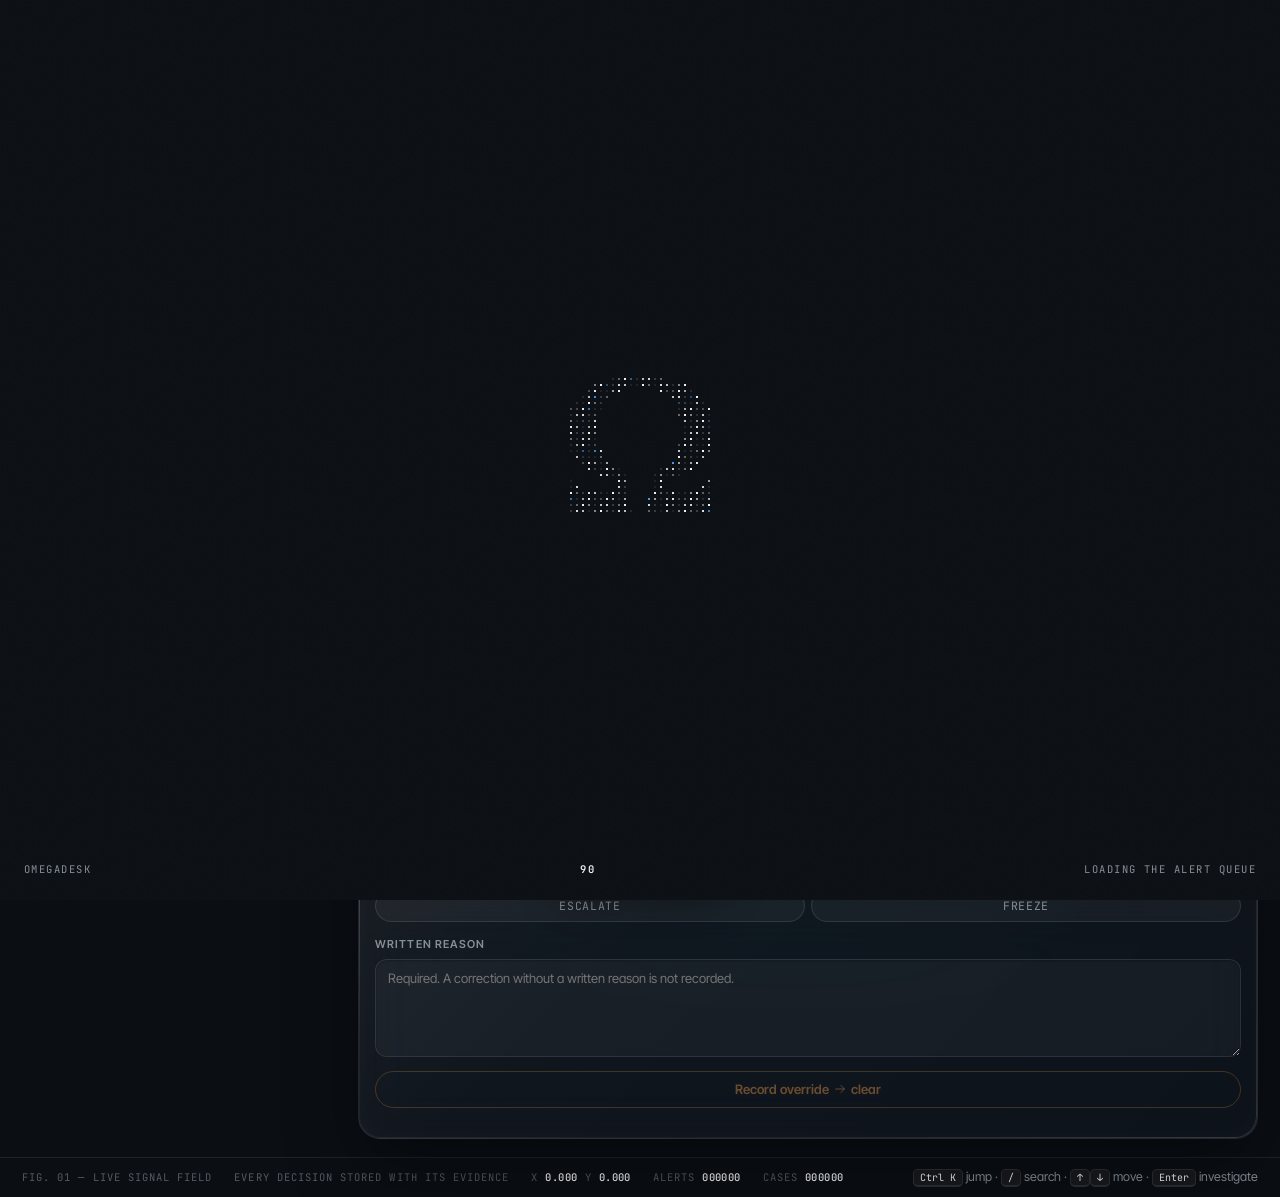
==== commit aa937d35: "UI: content-guide home page, liquid-glass windows, themed icons, island nav — frontend only Home (ui" ====
--- a/ui/index.html
+++ b/ui/index.html
@@ -47,7 +47,7 @@
         Alerts <span class="count" id="alert-count">–</span></button>
       <button role="tab" class="tab" id="tab-cases" aria-selected="false" data-tab="cases">
         Past cases <span class="count" id="case-count">–</span></button>
-      <button id="refresh" class="icon-btn" title="Refresh now" aria-label="Refresh">↻</button>
+      <button id="refresh" class="icon-btn" title="Refresh now" aria-label="Refresh"><svg class="ico" aria-hidden="true"><use href="icons.svg#i-refresh"/></svg></button>
     </div>
 
     <div class="filters">
@@ -97,12 +97,12 @@
     <p class="muted small">The analyst's correction becomes a lesson for future cases.</p>
     <div id="override-target" class="ov-target muted">Open a case to correct its decision.</div>
     <form id="override-form">
-      <label class="fld">Analyst
-        <select id="analyst">
-          <option value="AN-PRIYA">AN-PRIYA</option>
-          <option value="AN-DEV">AN-DEV</option>
-        </select>
-      </label>
+      <div class="fld">Analyst
+        <div class="seg analyst" role="radiogroup" aria-label="Analyst">
+          <label class="seg-opt who"><input type="radio" name="analyst" value="AN-PRIYA" checked><span>AN-PRIYA</span></label>
+          <label class="seg-opt who"><input type="radio" name="analyst" value="AN-DEV"><span>AN-DEV</span></label>
+        </div>
+      </div>
       <div class="fld">Correct action to
         <div class="seg" role="radiogroup" aria-label="Corrected action">
           <label class="seg-opt clear"><input type="radio" name="action" value="clear" checked><span>clear</span></label>
@@ -114,7 +114,7 @@
       <label class="fld">Written reason
         <textarea id="reason" rows="4" placeholder="Required. A correction without a written reason is not recorded."></textarea>
       </label>
-      <button id="override-btn" class="warn" type="submit" disabled>Record override → clear</button>
+      <button id="override-btn" class="warn" type="submit" disabled>Record override<svg class="ico" aria-hidden="true"><use href="icons.svg#i-arrow"/></svg><span id="ov-act">clear</span></button>
       <div id="override-note" class="ov-note muted"></div>
     </form>
   </aside>
@@ -128,8 +128,8 @@
       <div class="muted">Same cases, with and without the desk's memory</div>
     </div>
     <div class="modal-actions">
-      <button id="bench-load" class="ghost">↻ Reload</button>
-      <button id="bench-close" class="icon-btn" aria-label="Close">✕</button>
+      <button id="bench-load" class="ghost"><svg class="ico" aria-hidden="true"><use href="icons.svg#i-refresh"/></svg>Reload</button>
+      <button id="bench-close" class="icon-btn" aria-label="Close"><svg class="ico" aria-hidden="true"><use href="icons.svg#i-close"/></svg></button>
     </div>
   </div>
   <div id="bench-body"><div class="muted">Run the benchmark once (scripts/c1_exit_test.py), then load it here.</div></div>
--- a/ui/style.css
+++ b/ui/style.css
@@ -5,7 +5,7 @@
 :root {
   --bg: #0b0f14; --panel: #111317; --panel2: #0d0f12; --panel3: #181a1f;
   --line: #1f2228; --line2: #2c3037; --text: #f3f5f7; --muted: #868f97; --faint: #525a63;
-  --accent: #479ffa; --good: #4ebe96; --warn: #f59e4b; --bad: #f2555a; --ai: #b9cdf7;
+  --accent: #3484d6; --good: #4ebe96; --warn: #f59e4b; --bad: #f2555a; --ai: #b9cdf7;
   --sans: "Inter Tight", ui-sans-serif, system-ui, -apple-system, "Segoe UI", Helvetica, Arial, sans-serif;
   --mono: "JetBrains Mono", ui-monospace, SFMono-Regular, Menlo, Consolas, monospace;
   --r-card: 16px; --r-ctl: 99px;
@@ -26,7 +26,7 @@
 body::before {
   content: ""; position: fixed; inset: 0; pointer-events: none; z-index: -1;
   background:
-    radial-gradient(900px 420px at 18% -120px, rgba(71,159,250,.10), transparent 70%),
+    radial-gradient(900px 420px at 18% -120px, rgba(52,132,214,.10), transparent 70%),
     radial-gradient(700px 380px at 95% 0%, rgba(185,205,247,.06), transparent 70%);
 }
 body::after {
@@ -37,7 +37,7 @@
 ::-webkit-scrollbar-thumb { background: var(--line2); border-radius: 8px; }
 ::-webkit-scrollbar-track { background: transparent; }
 :focus-visible { outline: 2px solid var(--accent); outline-offset: 2px; }
-::selection { background: rgba(71,159,250,.35); }
+::selection { background: rgba(52,132,214,.35); }
 .hidden { display: none !important; }
 .muted { color: var(--muted); font-size: 12.5px; }
 .small { font-size: 12px; }
@@ -154,7 +154,7 @@
   width: 100%; background: var(--panel2); color: var(--text); border: 1px solid var(--line);
   border-radius: var(--r-ctl); padding: 8px 15px; font: inherit; font-size: 12.5px;
 }
-input[type="search"]:focus { border-color: var(--faint); outline: none; box-shadow: 0 0 0 4px rgba(71,159,250,.12); }
+input[type="search"]:focus { border-color: var(--faint); outline: none; box-shadow: 0 0 0 4px rgba(52,132,214,.12); }
 .chips { display: flex; gap: 6px; flex-wrap: wrap; }
 .chip { font-size: 11.5px; padding: 3px 11px; background: transparent; border-color: var(--line2); color: var(--muted); }
 .chip.on { color: var(--text); background: var(--panel3); border-color: var(--faint); }
@@ -173,7 +173,7 @@
 .t-sub_threshold { --stripe: var(--warn); }
 .t-velocity { --stripe: #c3a6ff; }
 .item:hover:not(:disabled) { border-color: var(--line2); background: #13161a; }
-.item.sel { border-color: var(--faint); background: #171b21; box-shadow: 0 0 0 1px rgba(255,255,255,.06) inset, 0 0 24px rgba(71,159,250,.08); }
+.item.sel { border-color: var(--faint); background: #171b21; box-shadow: 0 0 0 1px rgba(255,255,255,.06) inset, 0 0 24px rgba(52,132,214,.08); }
 .item .i-top { display: flex; align-items: center; gap: 8px; }
 .item .i-title { font-size: 13px; font-weight: 600; flex: 1; letter-spacing: -.01em; }
 .item .i-meta { font-size: 11px; color: var(--muted); font-family: var(--mono); display: flex; gap: 10px; flex-wrap: wrap; }
@@ -201,7 +201,7 @@
 .badge.lg { font-size: 12px; padding: 4px 12px; }
 .badge.freeze { color: var(--bad); border-color: rgba(242,85,90,.4); background: rgba(242,85,90,.08); }
 .badge.escalate { color: var(--warn); border-color: rgba(245,158,75,.4); background: rgba(245,158,75,.08); }
-.badge.monitor { color: var(--accent); border-color: rgba(71,159,250,.4); background: rgba(71,159,250,.08); }
+.badge.monitor { color: var(--accent); border-color: rgba(52,132,214,.4); background: rgba(52,132,214,.08); }
 .badge.clear { color: var(--good); border-color: rgba(78,190,150,.4); background: rgba(78,190,150,.08); }
 
 .pillbar { display: flex; gap: 8px; flex-wrap: wrap; }
@@ -294,7 +294,7 @@
 .card h3 .h-note { text-transform: none; letter-spacing: 0; font-weight: 400; color: var(--faint); margin-left: auto; font-size: 11px; }
 
 /* the verdict: display type does the talking */
-.card.headline { padding: 20px 22px; background: linear-gradient(135deg, rgba(71,159,250,.08), transparent 55%), var(--panel2); border-color: var(--line2); }
+.card.headline { padding: 20px 22px; background: linear-gradient(135deg, rgba(52,132,214,.08), transparent 55%), var(--panel2); border-color: var(--line2); }
 .card.headline.a-freeze { background: linear-gradient(135deg, rgba(242,85,90,.11), transparent 55%), var(--panel2); }
 .card.headline.a-escalate { background: linear-gradient(135deg, rgba(245,158,75,.10), transparent 55%), var(--panel2); }
 .card.headline.a-clear { background: linear-gradient(135deg, rgba(78,190,150,.10), transparent 55%), var(--panel2); }
@@ -318,7 +318,6 @@
 
 .card.ai-voice { border-color: rgba(185,205,247,.22); background: linear-gradient(180deg, rgba(185,205,247,.06), transparent 70%), var(--panel2); }
 .card.ai-voice h3 { color: var(--ai); }
-.card.ai-voice h3::before { content: "✦"; font-size: 12px; }
 .aitt { font-size: 15px; line-height: 1.7; color: var(--text); border-left: 2px solid rgba(185,205,247,.4); padding-left: 14px; min-height: 1.7em; }
 .aitt.typing::after { content: ""; display: inline-block; width: 7px; height: 1em; margin-left: 2px; vertical-align: -2px; background: var(--ai); animation: blink .8s steps(1) infinite; }
 @keyframes blink { 50% { opacity: 0; } }
@@ -399,7 +398,8 @@
 .dist.ov { color: #f8c79a; background: rgba(245,158,75,.07); border: 1px solid rgba(245,158,75,.3); border-radius: 10px; padding: 7px 11px; }
 .dist.rc { color: #8fd8bd; }
 .frz, .queue-note { display: flex; align-items: center; gap: 10px; font-size: 13px; margin-top: 12px; padding-top: 12px; border-top: 1px solid var(--line); }
-.frz .lock { width: 26px; height: 26px; border-radius: 50%; display: grid; place-items: center; background: rgba(242,85,90,.12); color: var(--bad); flex: none; font-size: 12px; }
+.frz .badge { flex: none; }
+.frz .lock-unused { width: 26px; height: 26px; border-radius: 50%; display: grid; place-items: center; background: rgba(242,85,90,.12); color: var(--bad); flex: none; font-size: 12px; }
 .queue-note .av { width: 26px; height: 26px; border-radius: 50%; display: grid; place-items: center; flex: none; background: var(--panel3); border: 1px solid var(--line2); font-weight: 600; font-size: 10px; font-family: var(--mono); }
 
 ol.evidence { list-style: none; padding: 0; counter-reset: ev; display: flex; flex-direction: column; gap: 8px; }
@@ -438,7 +438,7 @@
   border-radius: 12px; padding: 9px 12px; font: inherit; font-size: 13px; width: 100%;
 }
 select { font-family: var(--mono); font-size: 12.5px; border-radius: var(--r-ctl); }
-select:focus, textarea:focus { border-color: var(--faint); outline: none; box-shadow: 0 0 0 4px rgba(71,159,250,.12); }
+select:focus, textarea:focus { border-color: var(--faint); outline: none; box-shadow: 0 0 0 4px rgba(52,132,214,.12); }
 textarea { resize: vertical; min-height: 92px; }
 .seg { display: grid; grid-template-columns: repeat(2, 1fr); gap: 6px; }
 .seg-opt { position: relative; }
@@ -451,7 +451,7 @@
 .seg-opt span:hover { color: var(--text); border-color: var(--faint); }
 .seg-opt input:focus-visible + span { outline: 2px solid var(--accent); outline-offset: 2px; }
 .seg-opt.clear input:checked + span { color: var(--good); border-color: rgba(78,190,150,.5); background: rgba(78,190,150,.08); }
-.seg-opt.monitor input:checked + span { color: var(--accent); border-color: rgba(71,159,250,.5); background: rgba(71,159,250,.08); }
+.seg-opt.monitor input:checked + span { color: var(--accent); border-color: rgba(52,132,214,.5); background: rgba(52,132,214,.08); }
 .seg-opt.escalate input:checked + span { color: var(--warn); border-color: rgba(245,158,75,.5); background: rgba(245,158,75,.08); }
 .seg-opt.freeze input:checked + span { color: var(--bad); border-color: rgba(242,85,90,.5); background: rgba(242,85,90,.08); }
 .ov-note { font-size: 12px; line-height: 1.5; }
@@ -595,10 +595,10 @@
 #reticle.on { opacity: 1; }
 #reticle::before {
   content: ""; position: absolute; left: -13px; top: -13px; width: 26px; height: 26px; border-radius: 50%;
-  border: 1px solid rgba(71,159,250,.55); transition: transform .25s var(--ease), border-color .2s, box-shadow .2s;
+  border: 1px solid rgba(52,132,214,.55); transition: transform .25s var(--ease), border-color .2s, box-shadow .2s;
 }
 #reticle i { position: absolute; left: -2px; top: -2px; width: 4px; height: 4px; border-radius: 50%; background: var(--accent); box-shadow: 0 0 8px var(--accent); }
-#reticle.lock::before { transform: scale(1.35); border-color: var(--accent); box-shadow: 0 0 18px rgba(71,159,250,.35), inset 0 0 8px rgba(71,159,250,.25); }
+#reticle.lock::before { transform: scale(1.35); border-color: var(--accent); box-shadow: 0 0 18px rgba(52,132,214,.35), inset 0 0 8px rgba(52,132,214,.25); }
 #probe {
   position: fixed; left: 0; top: 0; z-index: 81; pointer-events: none; opacity: 0;
   display: flex; flex-direction: column; gap: 1px; max-width: 280px; width: max-content;
@@ -637,10 +637,99 @@
   font-weight: 500; letter-spacing: -.052em;
   background: linear-gradient(#fff 30%, #a7b5cc 82%); -webkit-background-clip: text; background-clip: text; color: transparent;
 }
-.metric.hi b { background: linear-gradient(#d8f1ff 14%, #b9cdf7 58%, #6f8fd8); -webkit-background-clip: text; background-clip: text; }
+.metric.hi b { background: linear-gradient(#b4dcfa 14%, #b9cdf7 58%, #6f8fd8); -webkit-background-clip: text; background-clip: text; }
 .empty-title span { background: none; -webkit-text-fill-color: var(--faint); }
 .serif {
   font-family: var(--serif); font-style: italic; font-weight: 400; letter-spacing: -.012em; font-size: 1.1em;
-  background: linear-gradient(#d8f1ff 14%, #33b6ff 58%, #0a6fd6); -webkit-background-clip: text; background-clip: text;
+  background: linear-gradient(#b4dcfa 14%, #1f8cdc 58%, #0a55b0); -webkit-background-clip: text; background-clip: text;
   -webkit-text-fill-color: transparent; color: transparent; padding-right: .06em;
 }
+
+/* ================= iOS 26 liquid glass windows ================= */
+body::before {
+  inset: -10%; z-index: -2; filter: blur(20px); animation: drift 26s ease-in-out infinite alternate;
+  background:
+    radial-gradient(560px 460px at 14% 18%, rgba(51,182,255,.20), transparent 70%),
+    radial-gradient(520px 420px at 88% 14%, rgba(140,110,255,.15), transparent 70%),
+    radial-gradient(600px 520px at 55% 92%, rgba(78,190,150,.10), transparent 70%);
+}
+@keyframes drift { to { transform: translate3d(3%, -4%, 0) scale(1.08) rotate(4deg); } }
+.panel, dialog, .topbar, #toast {
+  background: linear-gradient(135deg, rgba(255,255,255,.08), rgba(255,255,255,.022) 42%, rgba(255,255,255,.01)), rgba(16,20,28,.42);
+  -webkit-backdrop-filter: blur(26px) saturate(175%);
+  backdrop-filter: blur(26px) saturate(175%);
+  border-color: rgba(255,255,255,.08);
+}
+.panel, dialog {
+  border-radius: 22px;
+  box-shadow: inset 0 1px 0 rgba(255,255,255,.15), inset 0 -1px 0 rgba(255,255,255,.04),
+    inset 0 0 28px rgba(255,255,255,.025), 0 28px 70px rgba(0,0,0,.42);
+}
+/* specular rim on each window: light catches the top-left edge */
+.panel::before {
+  content: ""; position: absolute; inset: 0; border-radius: inherit; padding: 1px; pointer-events: none;
+  background: linear-gradient(135deg, rgba(255,255,255,.40), rgba(255,255,255,.05) 30%, rgba(255,255,255,0) 58%, rgba(255,255,255,.13));
+  -webkit-mask: linear-gradient(#000 0 0) content-box, linear-gradient(#000 0 0);
+  -webkit-mask-composite: xor;
+  mask: linear-gradient(#000 0 0) content-box exclude, linear-gradient(#000 0 0);
+}
+.case { position: relative; }
+.topbar { border-radius: 0; border-bottom: 1px solid rgba(255,255,255,.07); }
+dialog::backdrop { background: rgba(4,6,9,.45); -webkit-backdrop-filter: blur(8px) saturate(140%); backdrop-filter: blur(8px) saturate(140%); }
+/* inner surfaces: lighter frosted layers, no second blur (keeps it fast) */
+.card, .item, .progress, .steps-how li, .metric, .ov-target.on, .table-wrap {
+  background-color: rgba(255,255,255,.035);
+  border-color: rgba(255,255,255,.07);
+  box-shadow: inset 0 1px 0 rgba(255,255,255,.06);
+}
+.card { border-radius: 18px; }
+.item { border-radius: 14px; }
+.item:hover:not(:disabled) { background: rgba(255,255,255,.06); }
+.item.sel { background: rgba(52,132,214,.12); border-color: rgba(52,132,214,.45);
+  box-shadow: inset 0 1px 0 rgba(255,255,255,.1), 0 0 24px rgba(52,132,214,.12); }
+.card.headline { background-color: rgba(255,255,255,.04); }
+input[type="search"], select, textarea, #pal-q {
+  background: rgba(255,255,255,.04); border-color: rgba(255,255,255,.09); box-shadow: inset 0 1px 2px rgba(0,0,0,.25);
+}
+button.ghost, .chip, .tab.active, .seg-opt span, .search-pill, .health, .model {
+  background-color: rgba(255,255,255,.045); border-color: rgba(255,255,255,.1); box-shadow: inset 0 1px 0 rgba(255,255,255,.08);
+}
+#toast { border-color: rgba(255,255,255,.12); box-shadow: inset 0 1px 0 rgba(255,255,255,.14), 0 16px 40px rgba(0,0,0,.45); }
+@media (prefers-reduced-transparency: reduce) {
+  .panel, dialog, .topbar, #toast { background: rgba(16,20,28,.96); -webkit-backdrop-filter: none; backdrop-filter: none; }
+}
+.legend .sw-frozen { display: inline-block; width: 9px; height: 9px; border-radius: 50%; border: 1.5px solid var(--bad); margin-right: 6px; vertical-align: -1px; }
+.flow .node.device .ini { font-size: 8.5px; letter-spacing: .06em; fill: var(--warn); }
+.flow .node.device.ring .ini { fill: var(--bad); }
+/* analyst picker: same pills as the action picker, neutral (white) when chosen */
+.seg-opt.who input:checked + span { color: var(--text); border-color: rgba(255,255,255,.35); background: rgba(255,255,255,.1); box-shadow: inset 0 1px 0 rgba(255,255,255,.12); }
+/* any native select left in the UI opens dark, not white */
+select { color-scheme: dark; }
+select option { background: #141a24; color: var(--text); }
+
+/* ================= themed line icons (icons.svg) ================= */
+.ico { width: 1.05em; height: 1.05em; stroke: currentColor; fill: none; stroke-width: 1.6; stroke-linecap: round; stroke-linejoin: round;
+  vertical-align: -.17em; flex: none; }
+button .ico, a .ico { margin: 0 4px; }
+.icon-btn .ico { width: 15px; height: 15px; margin: 0; vertical-align: -3px; }
+#override-btn .ico { width: 14px; height: 14px; }
+.psub .ico { width: 9px; height: 9px; margin-right: 5px; vertical-align: 0; }
+.card h3 .no .ico { width: 13px; height: 13px; vertical-align: -2px; }
+.kdot { display: inline-block; width: 6px; height: 6px; border-radius: 50%; margin-right: 6px; vertical-align: 1px; }
+.kdot.y { background: var(--good); }
+.kdot.n { background: var(--bad); }
+.flow .nico { stroke: var(--muted); fill: none; stroke-width: 1.7; stroke-linecap: round; stroke-linejoin: round; }
+.flow .node.device .nico { stroke: var(--warn); }
+.flow .node.device.ring .nico { stroke: var(--bad); }
+.flow .lockb circle { fill: #2a1416; stroke: var(--bad); stroke-width: 1.2; }
+.flow .lockb use { stroke: var(--bad); fill: none; stroke-width: 2.2; stroke-linecap: round; stroke-linejoin: round; }
+.legend .lg-lock { color: var(--bad); }
+.legend .lg-lock .ico { width: 11px; height: 11px; margin-right: 5px; vertical-align: -1px; }
+
+/* darker overall: the light behind the glass is dimmer */
+body::before {
+  background:
+    radial-gradient(520px 420px at 18% 22%, rgba(16,90,180,.15), transparent 70%),
+    radial-gradient(460px 380px at 82% 30%, rgba(70,60,170,.09), transparent 70%),
+    radial-gradient(520px 460px at 60% 88%, rgba(30,120,110,.06), transparent 70%);
+}
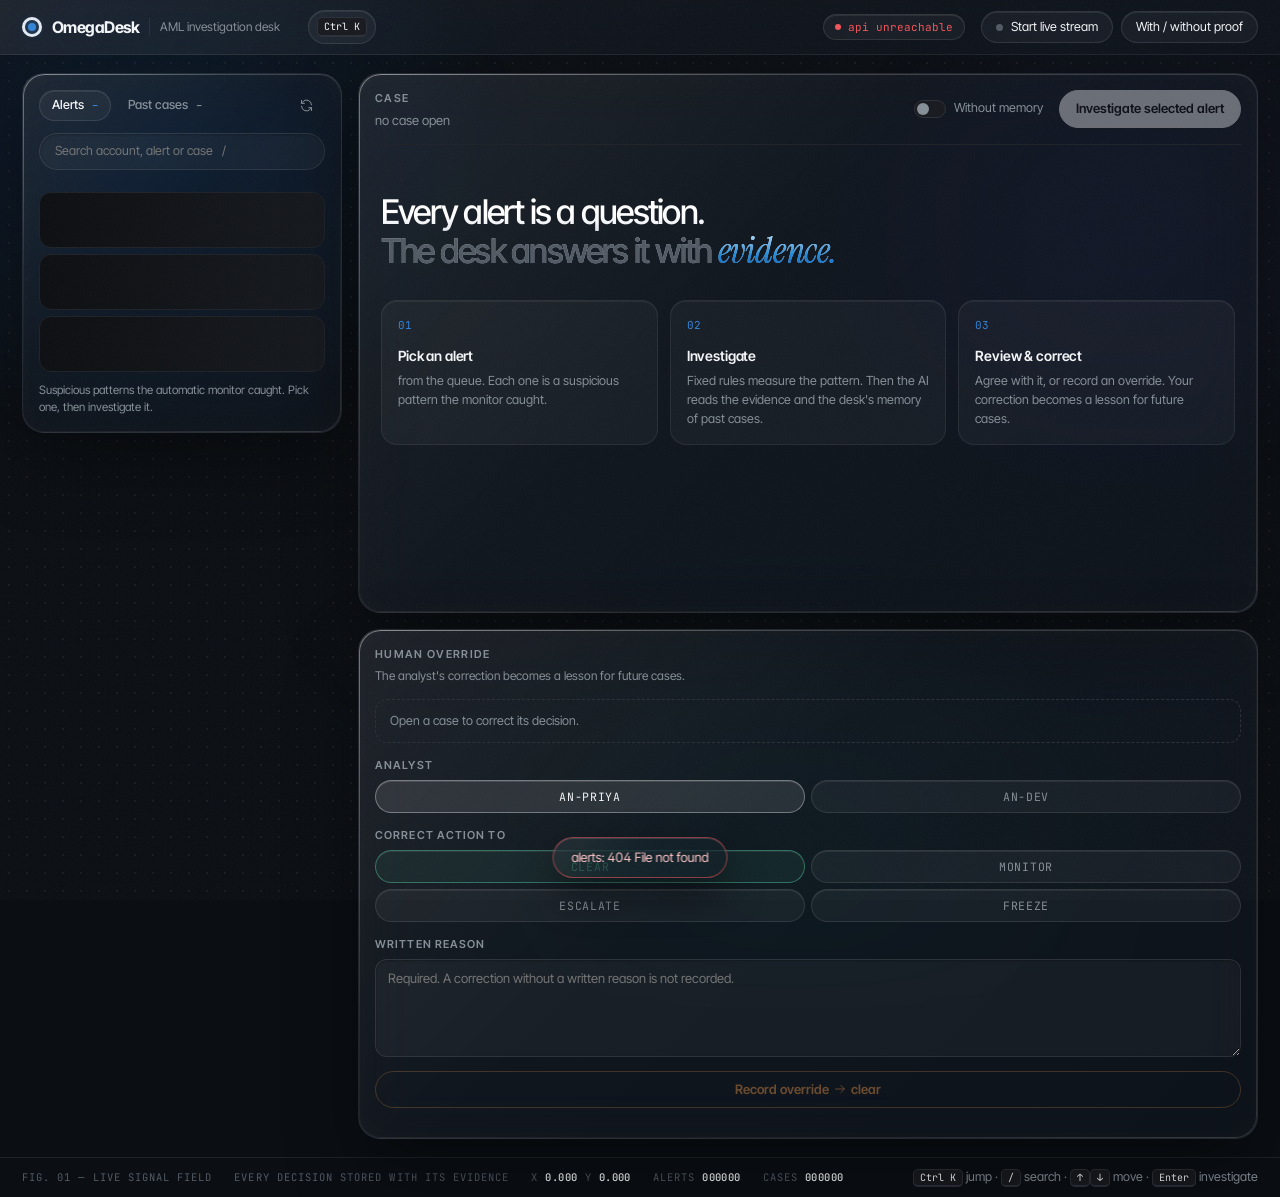
==== commit 0be55910: "Routing: serve the home page at / (root route only); home links made absolute, desk logo points to /" ====
--- a/ui/index.html
+++ b/ui/index.html
@@ -18,7 +18,7 @@
 <div id="boot" aria-hidden="true"><canvas id="boot-canvas" width="360" height="220"></canvas>
   <div class="boot-foot"><span>OmegaDesk</span><b id="boot-pct">0</b><span id="boot-msg">Calibrating signal field</span></div></div>
 <header class="topbar">
-  <a class="brand" href="home/" title="OmegaDesk home">
+  <a class="brand" href="/" title="OmegaDesk home">
     <span class="logo" aria-hidden="true"></span>
     <span class="name">OmegaDesk</span>
     <span class="sub">AML investigation desk</span>
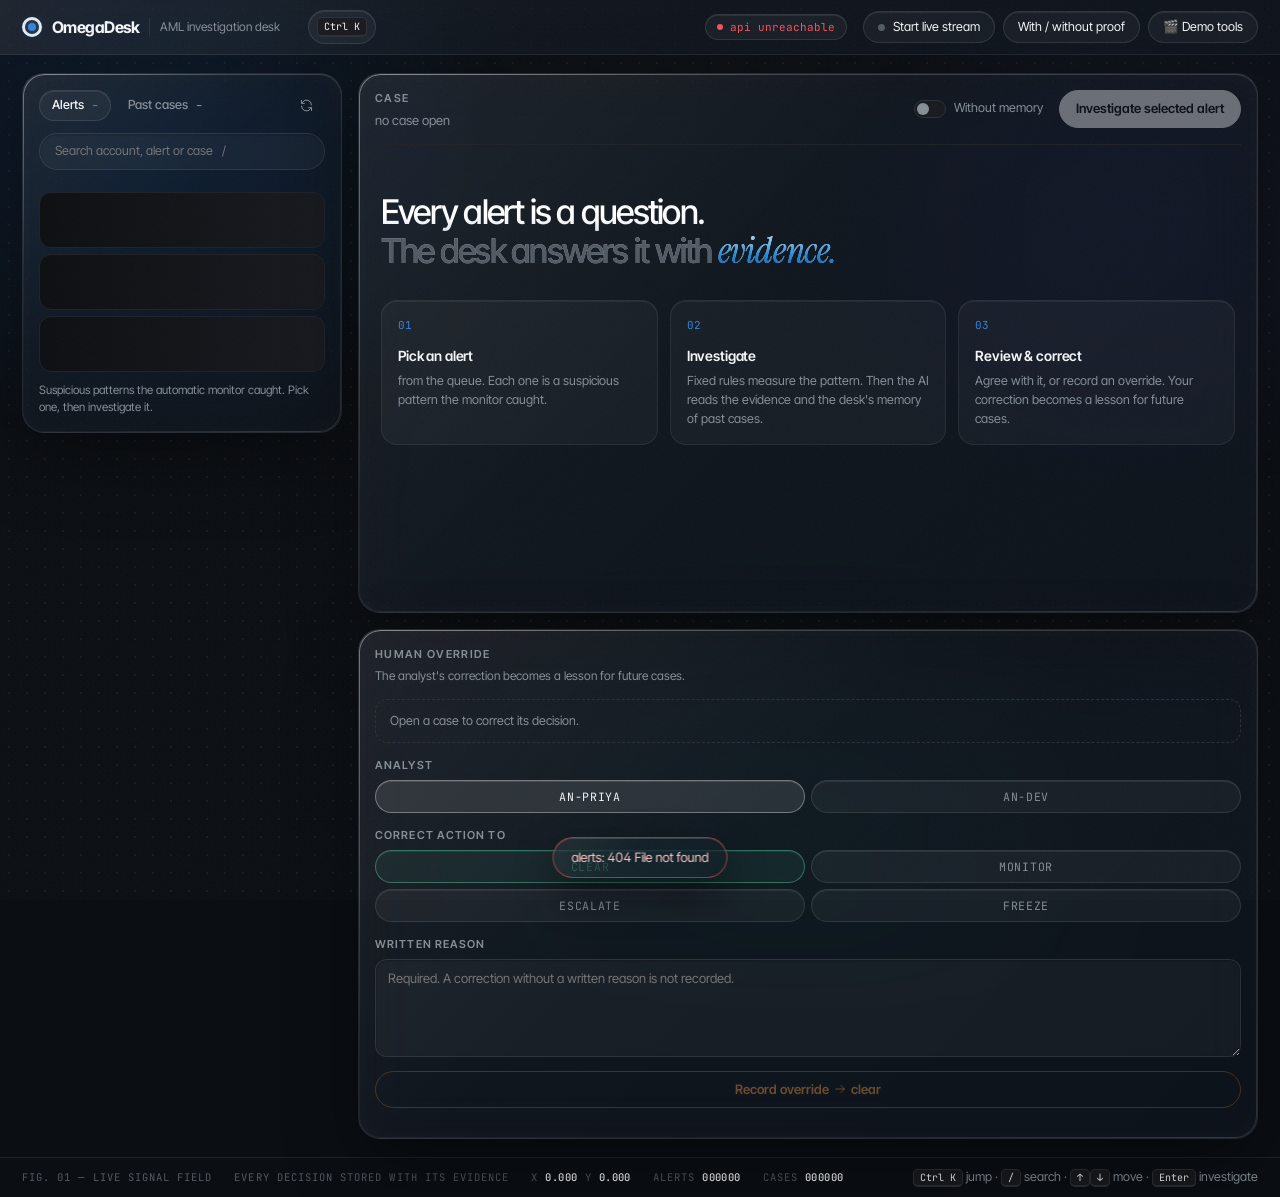
==== commit c9c1bdf5: "Demo tools: all six stories from the UI; replant guard; LLM timeout; UI fixes - Demo tools menu: but" ====
--- a/ui/index.html
+++ b/ui/index.html
@@ -9,7 +9,7 @@
 <link rel="preconnect" href="https://fonts.googleapis.com">
 <link rel="preconnect" href="https://fonts.gstatic.com" crossorigin>
 <link rel="stylesheet" href="https://fonts.googleapis.com/css2?family=Instrument+Serif:ital@0;1&family=Inter+Tight:wght@400;500;600;700&family=JetBrains+Mono:wght@400;500;600&display=swap">
-<link rel="stylesheet" href="style.css">
+<link rel="stylesheet" href="style.css?v=2">
 </head>
 <body>
 <canvas id="field" aria-hidden="true"></canvas>
@@ -35,6 +35,19 @@
       <span class="live-dot"></span><span class="live-label">Start live stream</span>
     </button>
     <button id="bench-open" class="ghost">With / without proof</button>
+    <div class="demo-wrap">
+      <button id="demo-open" class="ghost" title="Plant the demo stories">🎬 Demo tools</button>
+      <div id="demo-menu" class="demo-menu hidden" role="menu">
+        <button class="demo-item" data-inject="A"  role="menuitem"><b>1 · Plant the phone-sharing ring</b><small>5 new accounts on one phone, funnelling to an exit wallet — freezes, cites the 2025 ring</small></button>
+        <button class="demo-item" data-inject="B"  role="menuitem"><b>2 · Plant the clean funnel</b><small>8 unrelated payers into one wallet — investigate twice: memory on, then off</small></button>
+        <button class="demo-item" data-inject="C"  role="menuitem"><b>3 · Plant the verified business</b><small>10 fresh payers into a checked merchant — clears with a receipt</small></button>
+        <button class="demo-item" data-inject="E"  role="menuitem"><b>4 · Plant the trap (investigates itself)</b><small>too quiet for the monitor, so the desk opens the case directly — must cite the correction, never the overruled decision. Click again to re-run (e.g. with Without memory on)</small></button>
+        <button class="demo-item" data-inject="CP" role="menuitem"><b>5 · Plant its look-alike</b><small>refreshes the same alert with new payers — press Investigate again for the memory beat</small></button>
+        <button class="demo-item" data-inject="D"  role="menuitem"><b>6 · Plant the dark look-alike</b><small>same crowd, no verified paperwork — the refusal beat</small></button>
+        <div class="demo-note">plant in this order, and investigate each one before planting the next</div>
+        <button class="demo-item danger" data-inject="RESET" role="menuitem"><b>Reset to a fresh world</b><small>wipes everything and replants the seed — do this FIRST when rehearsing/recording</small></button>
+      </div>
+    </div>
   </div>
 </header>
 <div id="ticker" class="ticker hidden" aria-label="Live alert stream"><div class="ticker-track" id="ticker-track"></div></div>
@@ -154,7 +167,7 @@
 </footer>
 
 <div id="toast" role="status" aria-live="polite"></div>
-<script src="hover.js"></script>
-<script src="app.js"></script>
+<script src="hover.js?v=2"></script>
+<script src="app.js?v=6"></script>
 </body>
 </html>
--- a/ui/style.css
+++ b/ui/style.css
@@ -337,7 +337,25 @@
   text-decoration: none; border: 1px solid var(--line2); padding: 6px 14px; border-radius: var(--r-ctl);
 }
 a.dl:hover { border-color: var(--faint); background: var(--panel3); }
-.row.btns { display: flex; gap: 10px; flex-wrap: wrap; }
+.row.btns { display: flex; gap: 10px; margin-top: 4px; }
+.demo-wrap { position: relative; }
+/* solid on purpose: a backdrop-filter can't blur through the topbar's own glass layer */
+.demo-menu { position: absolute; right: 0; top: calc(100% + 8px); z-index: 60;
+  width: 360px; max-width: calc(100vw - 32px); max-height: calc(100vh - 90px); overflow-y: auto;
+  background: #141820;
+  border: 1px solid rgba(255,255,255,.12); border-radius: 16px; padding: 10px;
+  display: grid; gap: 6px; box-shadow: inset 0 1px 0 rgba(255,255,255,.12), 0 24px 60px rgba(0, 0, 0, .65); }
+.demo-menu.hidden { display: none; }
+.demo-menu .demo-item { white-space: normal; text-align: left; background: rgba(255,255,255,.035);
+  border: 1px solid rgba(255,255,255,.08); border-radius: 12px; padding: 9px 12px; cursor: pointer;
+  display: grid; gap: 3px; }
+.demo-menu .demo-item:hover { border-color: var(--accent); background: rgba(52,132,214,.12); }
+.demo-item b { font-size: 13px; color: var(--text); }
+.demo-item small { font-size: 11.5px; color: var(--muted); line-height: 1.35; }
+.demo-note { font-size: 10.5px; color: var(--muted); padding: 2px 4px; }
+.demo-menu .demo-item.danger { border-color: rgba(255, 120, 120, .3); }
+.demo-menu .demo-item.danger:hover { border-color: #ff8080; background: rgba(242, 85, 90, .1); }
+.demo-item.danger b { color: #ffb0b0; }
 
 /* money-flow map */
 .flow svg { width: 100%; height: auto; display: block; overflow: visible; }
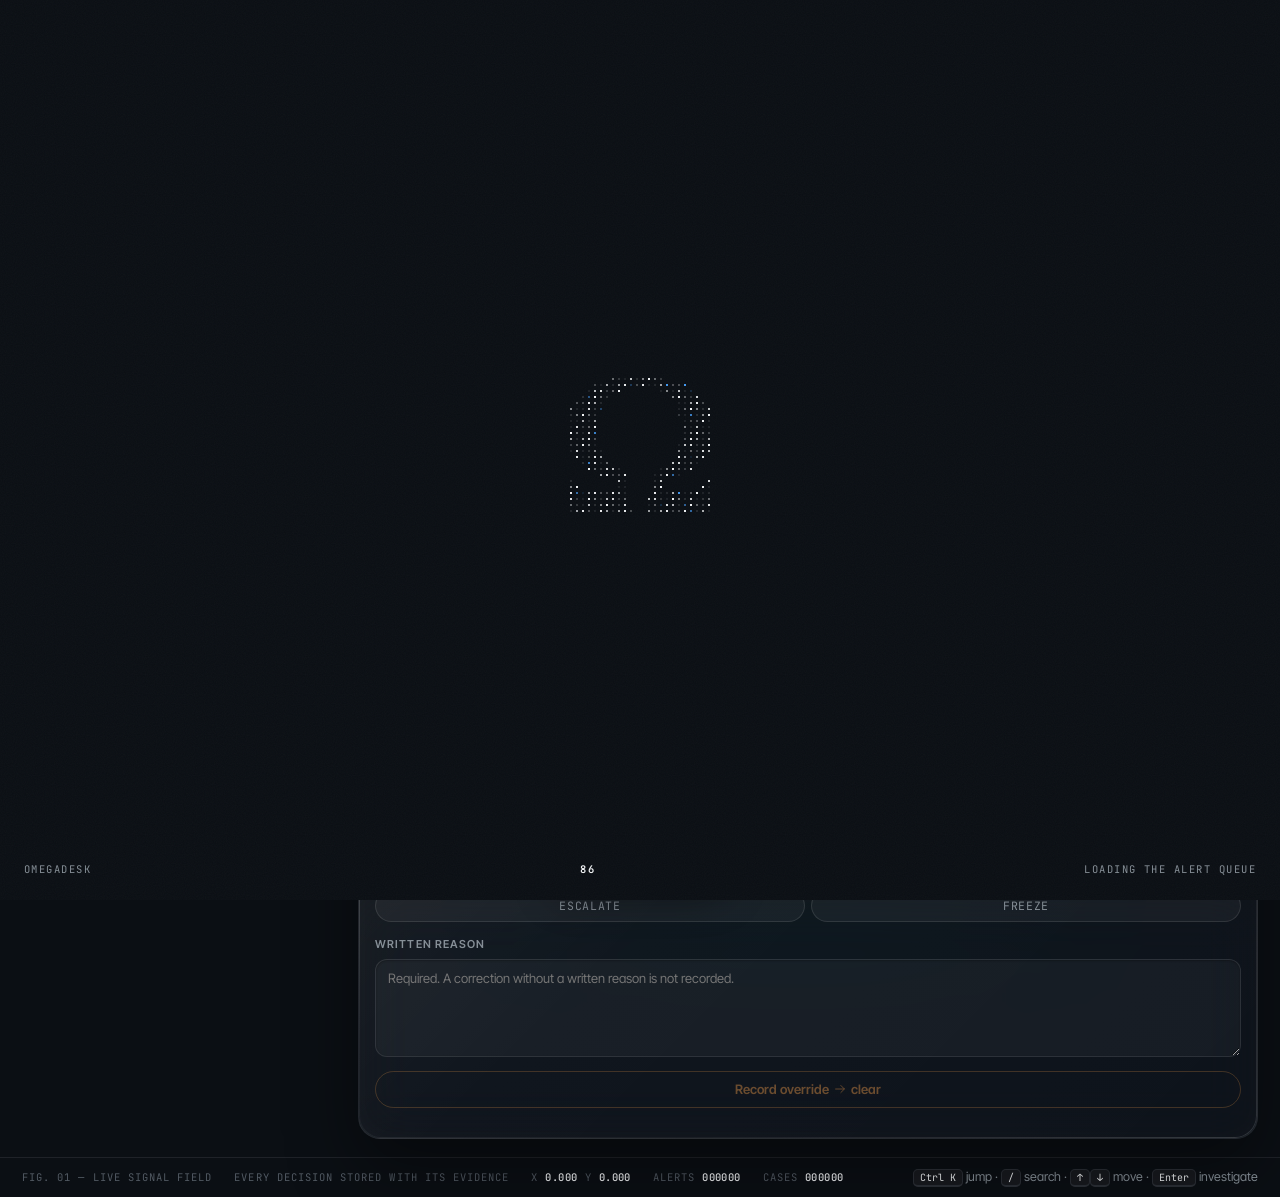
==== commit daf1aef1: "UI: bump app.js cache tag after the merge Co-Authored-By: Claude Opus 5.5 <noreply@anthropic.com>" ====
--- a/ui/index.html
+++ b/ui/index.html
@@ -168,6 +168,6 @@
 
 <div id="toast" role="status" aria-live="polite"></div>
 <script src="hover.js?v=2"></script>
-<script src="app.js?v=6"></script>
+<script src="app.js?v=7"></script>
 </body>
 </html>
